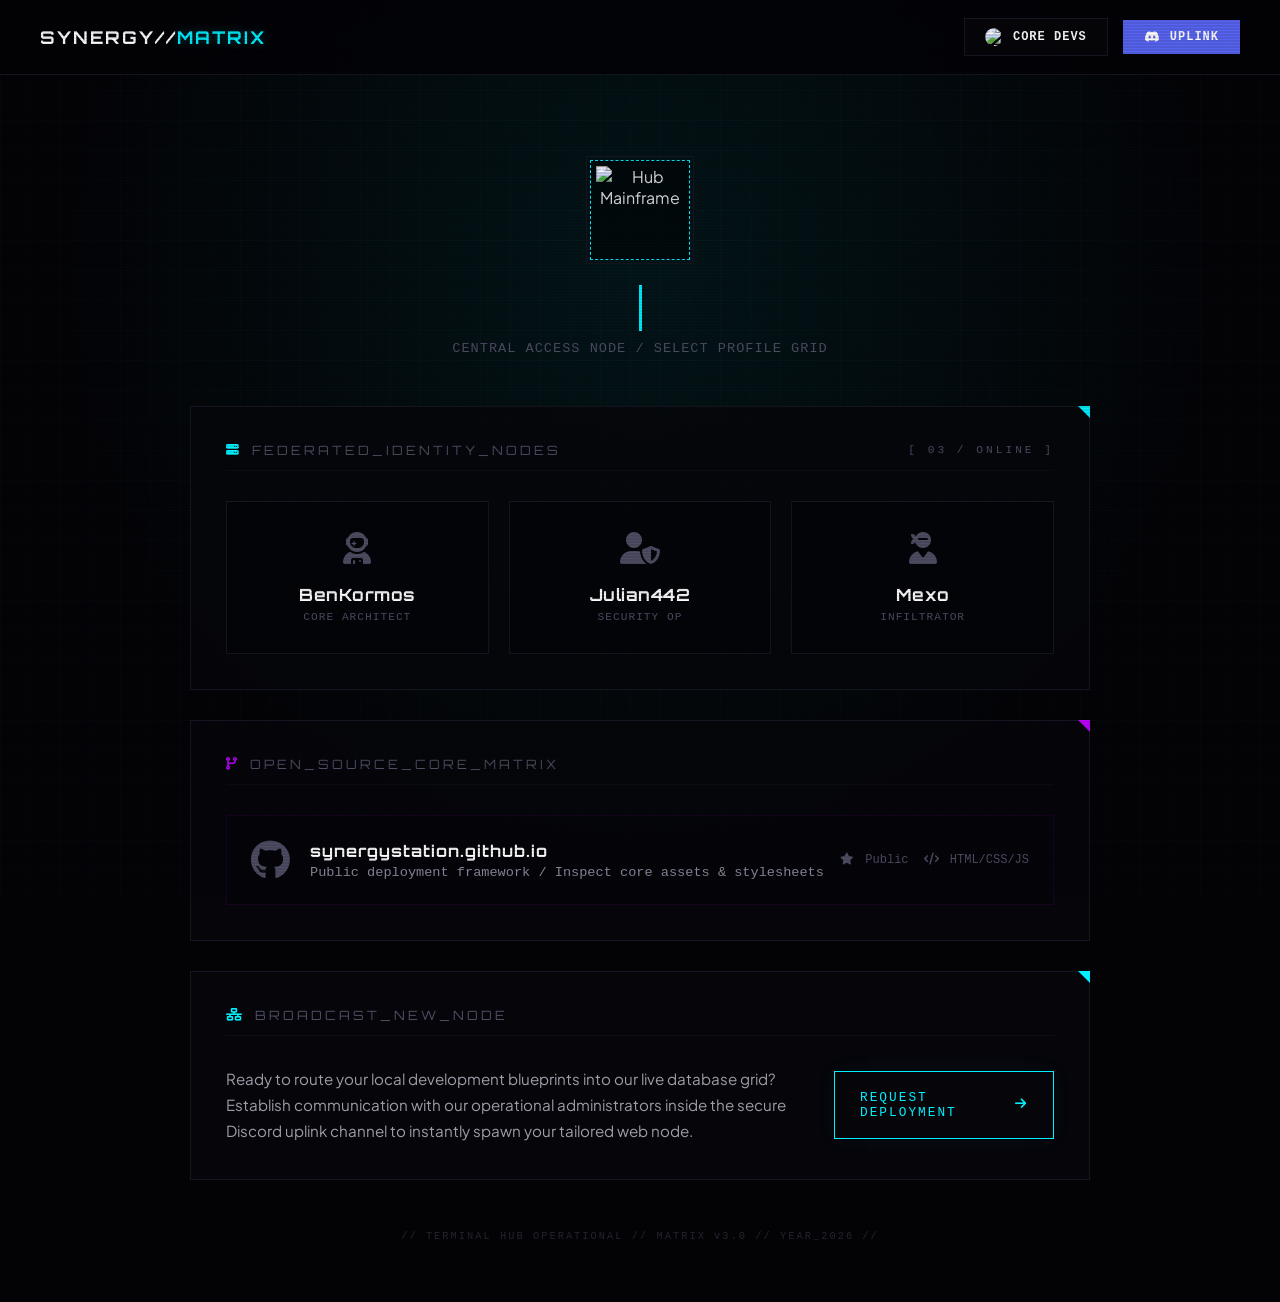
==== index.html @ af94622f "Update index.html" ====
<!DOCTYPE html>
<html lang="en">
<head>
    <meta charset="UTF-8">
    <meta name="viewport" content="width=device-width, initial-scale=1.0">
    <title>SynergyStation Hub</title>
    
    <link rel="icon" type="image/jpeg" href="pictures/hub.png">
    
    <link rel="stylesheet" href="https://cdnjs.cloudflare.com/ajax/libs/font-awesome/6.4.0/css/all.min.css">
    <link href="https://fonts.googleapis.com/css2?family=Orbitron:wght@500;700;900&family=Plus+Jakarta+Sans:wght@400;500;600;700&display=swap" rel="stylesheet">

    <style>
        :root {
            --bg-dark: #030306;
            --panel-bg: rgba(6, 6, 11, 0.85);
            --border-glow: #00f0ff;
            --border-dim: #161622;
            --emerald: #00ff87;
            --purple: #bd00ff;
            --text-pure: #ffffff;
            --text-main: #e1e1e6;
            --text-muted: #4e4e63;
            --font-mono: 'Courier New', Courier, monospace;
            --font-cyber: 'Orbitron', sans-serif;
            --discord-blue: #5865F2;
        }

        * {
            box-sizing: border-box;
            margin: 0;
            padding: 0;
            transition: all 0.25s cubic-bezier(0.16, 1, 0.3, 1);
        }

        body {
            background-color: var(--bg-dark);
            /* Matrix-Style Tech Grid */
            background-image: 
                linear-gradient(rgba(0, 240, 255, 0.015) 1px, transparent 1px),
                linear-gradient(90deg, rgba(0, 240, 255, 0.015) 1px, transparent 1px),
                radial-gradient(circle at 50% 30%, rgba(0, 240, 255, 0.08) 0%, transparent 65%);
            background-size: 30px 30px, 30px 30px, 100% 100%;
            background-attachment: fixed;
            color: var(--text-main);
            font-family: 'Plus Jakarta Sans', sans-serif;
            min-height: 100vh;
            display: flex;
            flex-direction: column;
            align-items: center;
            padding: 140px 20px 60px 20px;
            overflow-x: hidden;
        }

        /* Scanline HUD-Effekt */
        body::before {
            content: " ";
            display: block;
            position: fixed;
            top: 0; left: 0; bottom: 0; right: 0;
            background: linear-gradient(rgba(18, 16, 16, 0) 50%, rgba(0, 0, 0, 0.25) 50%), linear-gradient(90deg, rgba(255, 0, 0, 0.06), rgba(0, 255, 0, 0.02), rgba(0, 0, 255, 0.06));
            z-index: 9999;
            opacity: 0.4;
            pointer-events: none;
            background-size: 100% 3px, 3px 100%;
        }

        .container {
            width: 100%;
            max-width: 900px; /* Breiteres, offeneres Command-Center Layout */
            display: flex;
            flex-direction: column;
            gap: 30px;
            animation: fadeIn 0.6s ease-out;
        }

        @keyframes fadeIn {
            from { opacity: 0; transform: translateY(15px); }
            to { opacity: 1; transform: translateY(0); }
        }

        /* --- STYLISH TACTICAL NAVBAR --- */
        .navbar {
            position: fixed;
            top: 0; left: 0; width: 100%; height: 75px;
            background: rgba(3, 3, 6, 0.9);
            backdrop-filter: blur(15px);
            -webkit-backdrop-filter: blur(15px);
            border-bottom: 1px solid var(--border-dim);
            display: flex;
            justify-content: space-between;
            align-items: center;
            padding: 0 40px;
            z-index: 1000;
        }

        .nav-logo {
            font-family: var(--font-cyber);
            font-weight: 700;
            font-size: 1.1rem;
            letter-spacing: 2px;
            color: var(--text-pure);
            text-decoration: none;
        }
        
        .nav-logo span {
            color: var(--border-glow);
            text-shadow: 0 0 10px rgba(0, 240, 255, 0.3);
        }

        .nav-links {
            display: flex;
            align-items: center;
            gap: 15px;
        }

        .nav-btn {
            display: flex;
            align-items: center;
            gap: 10px;
            padding: 9px 20px;
            font-family: var(--font-mono);
            font-size: 0.75rem;
            font-weight: 700;
            text-transform: uppercase;
            letter-spacing: 1px;
            text-decoration: none;
            color: var(--text-pure);
            border: 1px solid var(--border-dim);
            background: rgba(255, 255, 255, 0.01);
        }

        .nav-btn.dev-btn:hover {
            border-color: var(--border-glow);
            background: rgba(0, 240, 255, 0.05);
            color: var(--border-glow);
            box-shadow: 0 0 15px rgba(0, 240, 255, 0.1);
        }

        .nav-btn.discord-btn {
            background: var(--discord-blue);
            border-color: var(--discord-blue);
        }

        .nav-btn.discord-btn:hover {
            box-shadow: 0 0 20px rgba(88, 101, 242, 0.4);
            filter: brightness(1.1);
        }

        .nav-avatar {
            width: 18px;
            height: 18px;
            border-radius: 50%;
            object-fit: cover;
        }

        /* --- HOLO COMMAND TERMINAL HEADER --- */
        .hub-header {
            text-align: center;
            position: relative;
            padding: 20px 0;
        }

        .avatar-mainframe {
            position: relative;
            display: inline-block;
            margin-bottom: 25px;
            width: 100px;
            height: 100px;
            background: rgba(0, 0, 0, 0.5);
            border: 1px dashed var(--border-glow);
            padding: 5px;
        }

        /* Rotierende Ecken im Fadenkreuz-Style */
        .avatar-mainframe::before {
            content: '';
            position: absolute;
            inset: -5px;
            border: 1px solid var(--border-dim);
            pointer-events: none;
        }

        .hub-avatar {
            width: 100%;
            height: 100%;
            object-fit: cover;
            filter: hue-rotate(10deg);
        }

        .typewriter-box {
            display: block;
            margin-bottom: 10px;
        }

        .hub-title {
            font-family: var(--font-cyber);
            font-size: 2.3rem;
            font-weight: 900;
            letter-spacing: 1px;
            color: #fff;
            overflow: hidden;
            border-right: 3px solid var(--border-glow);
            white-space: nowrap;
            margin: 0 auto;
            width: 0;
            animation: 
                typing 4.5s steps(19, end) infinite alternate,
                blink 0.75s step-end infinite;
        }

        @keyframes typing {
            from { width: 0 }
            to { width: 440px; }
        }

        @keyframes blink {
            from, to { border-color: transparent }
            50% { border-color: var(--border-glow) }
        }

        .hub-tagline {
            color: var(--text-muted);
            font-family: var(--font-mono);
            font-size: 0.85rem;
            letter-spacing: 1px;
            text-transform: uppercase;
        }

        /* --- THE MATRIX PANEL BOARDS --- */
        .panel {
            background: var(--panel-bg);
            border: 1px solid var(--border-dim);
            padding: 35px;
            position: relative;
        }

        /* Asymmetrisches Eck-Element oben rechts */
        .panel::after {
            content: '';
            position: absolute;
            top: -1px; right: -1px;
            width: 0; height: 0;
            border-style: solid;
            border-width: 0 12px 12px 0;
            border-color: transparent var(--border-glow) transparent transparent;
        }

        .panel-title {
            font-family: var(--font-cyber);
            font-size: 0.8rem;
            letter-spacing: 3px;
            color: var(--text-muted);
            margin-bottom: 30px;
            display: flex;
            align-items: center;
            justify-content: space-between;
            border-bottom: 1px solid rgba(255,255,255,0.03);
            padding-bottom: 12px;
        }

        .panel-title span {
            display: flex;
            align-items: center;
            gap: 10px;
        }

        .panel-title i { color: var(--border-glow); }

        /* --- LIVE MONITOR CRON NODE --- */
        #cron-box h3 i { color: var(--emerald); }
        #cron-box::after { border-color: transparent var(--emerald) transparent transparent; }

        .live-tag {
            font-family: var(--font-mono);
            font-size: 0.65rem;
            color: var(--emerald);
            background: rgba(0, 255, 135, 0.05);
            padding: 3px 10px;
            border: 1px solid rgba(0, 255, 135, 0.2);
        }

        .cron-terminal {
            background: #07070a;
            border-left: 3px solid var(--emerald);
            padding: 20px;
            font-family: var(--font-mono);
            font-size: 0.85rem;
            line-height: 1.6;
            color: #a5a5b5;
        }

        /* --- GRID NODE GRID (PROFILES) --- */
        .holo-grid {
            display: grid;
            grid-template-columns: repeat(3, 1fr);
            gap: 20px;
        }

        .profile-node {
            background: rgba(0,0,0,0.3);
            border: 1px solid var(--border-dim);
            padding: 30px 20px;
            text-align: center;
            text-decoration: none;
            color: var(--text-main);
            display: flex;
            flex-direction: column;
            align-items: center;
            position: relative;
        }

        .profile-node i.avatar-fallback {
            font-size: 2rem;
            color: var(--text-muted);
            margin-bottom: 20px;
        }

        .profile-node h4 {
            font-family: var(--font-cyber);
            font-size: 1.05rem;
            letter-spacing: 0.5px;
            margin-bottom: 6px;
            color: #fff;
        }

        .profile-node span {
            font-family: var(--font-mono);
            font-size: 0.7rem;
            color: var(--text-muted);
            text-transform: uppercase;
            letter-spacing: 1px;
        }

        /* Tactical Node Hovers */
        .profile-node:hover {
            border-color: var(--border-glow);
            background: rgba(0, 240, 255, 0.01);
            transform: translateY(-4px);
            box-shadow: 0 10px 25px rgba(0, 240, 255, 0.05);
        }

        .profile-node:hover h4 {
            color: var(--border-glow);
            text-shadow: 0 0 10px rgba(0, 240, 255, 0.2);
        }

        .profile-node:hover i.avatar-fallback {
            color: var(--border-glow);
            transform: scale(1.1);
        }

        /* Spezifische Icons farblich anpassen bei Hover */
        .profile-node:nth-child(2):hover { border-color: #ff0055; }
        .profile-node:nth-child(2):hover h4 { color: #ff0055; text-shadow: 0 0 10px rgba(255, 0, 85, 0.2); }
        .profile-node:nth-child(2):hover i.avatar-fallback { color: #ff0055; }
        
        .profile-node:nth-child(3):hover { border-color: var(--emerald); }
        .profile-node:nth-child(3):hover h4 { color: var(--emerald); text-shadow: 0 0 10px rgba(0, 255, 135, 0.2); }
        .profile-node:nth-child(3):hover i.avatar-fallback { color: var(--emerald); }

        /* --- OPEN SOURCE GITHUB MODULE --- */
        #github-panel::after { border-color: transparent var(--purple) transparent transparent; }
        
        .oss-container {
            display: flex;
            align-items: center;
            justify-content: space-between;
            background: rgba(0,0,0,0.2);
            border: 1px solid rgba(189, 0, 255, 0.1);
            padding: 24px;
            text-decoration: none;
            color: var(--text-main);
        }

        .oss-container:hover {
            border-color: var(--purple);
            background: rgba(189, 0, 255, 0.02);
            box-shadow: 0 0 20px rgba(189, 0, 255, 0.1);
        }

        .oss-meta {
            display: flex;
            align-items: center;
            gap: 20px;
        }

        .oss-meta i.fa-github {
            font-size: 2.5rem;
            color: var(--text-muted);
        }

        .oss-container:hover i.fa-github {
            color: var(--purple);
            text-shadow: 0 0 15px rgba(189, 0, 255, 0.6);
        }

        .oss-details h4 {
            font-family: var(--font-cyber);
            font-size: 1rem;
            letter-spacing: 1px;
            color: #fff;
            margin-bottom: 4px;
        }

        .oss-container:hover .oss-details h4 {
            color: var(--purple);
        }

        .oss-details p {
            font-size: 0.85rem;
            color: #8c8c9e;
            font-family: var(--font-mono);
        }

        .oss-stats {
            display: flex;
            gap: 15px;
            font-family: var(--font-mono);
            font-size: 0.75rem;
            color: var(--text-muted);
        }

        .oss-stats span i {
            margin-right: 4px;
        }

        /* --- ONBOARDING FOOTPRINT INTERFACE --- */
        .join-interface {
            display: flex;
            justify-content: space-between;
            align-items: center;
            gap: 40px;
        }

        .join-desc {
            font-size: 0.95rem;
            line-height: 1.7;
            color: #9d9da8;
        }

        .action-link {
            display: inline-flex;
            align-items: center;
            justify-content: center;
            gap: 12px;
            min-width: 220px;
            padding: 18px 25px;
            background: transparent;
            border: 1px solid var(--border-glow);
            color: var(--border-glow);
            font-family: var(--font-mono);
            font-size: 0.8rem;
            text-transform: uppercase;
            letter-spacing: 2px;
            text-decoration: none;
            box-shadow: 0 0 20px rgba(0, 240, 255, 0.05);
        }

        .action-link:hover {
            background: var(--border-glow);
            color: #000;
            font-weight: bold;
            box-shadow: 0 0 25px rgba(0, 240, 255, 0.25);
        }

        /* --- SYSTEM BASE OVERVIEW --- */
        .hub-footer {
            text-align: center;
            margin-top: 20px;
            font-family: var(--font-mono);
            font-size: 0.65rem;
            color: #242430;
            letter-spacing: 2px;
        }

        /* --- MOBILE HUD RESPONSIVENESS --- */
        @media (max-width: 800px) {
            .holo-grid { grid-template-columns: 1fr; }
            .oss-container { flex-direction: column; gap: 20px; text-align: center; }
            .oss-meta { flex-direction: column; gap: 10px; }
            .join-interface { flex-direction: column; gap: 25px; text-align: center; }
            .action-link { width: 100%; }
        }

        @media (max-width: 650px) {
            .navbar { padding: 0 20px; height: 70px; }
            body { padding-top: 120px; }
            .nav-btn span { display: none; }
            .hub-title { font-size: 1.6rem; }
            @keyframes typing {
                from { width: 0 }
                to { width: 305px; }
            }
            .panel { padding: 25px; }
        }
    </style>
</head>
<body>

    <nav class="navbar">
        <a href="#" class="nav-logo">SYNERGY//<span>MATRIX</span></a>
        <div class="nav-links">
            <a href="developer.html" class="nav-btn dev-btn">
                <img src="pictures/benkormos.profilbild.jpg" alt="Ben" class="nav-avatar">
                <span>Core Devs</span>
            </a>
            <a href="https://dc.gg/ben" target="_blank" class="nav-btn discord-btn">
                <i class="fab fa-discord"></i> <span>Uplink</span>
            </a>
        </div>
    </nav>

    <div class="container">
        
        <header class="hub-header">
            <div class="avatar-mainframe">
                <img src="pictures/benkormos.profilbild.jpg" alt="Hub Mainframe" class="hub-avatar">
            </div>
            <div class="typewriter-box">
                <h1 class="hub-title">SynergyStation Hub</h1>
            </div>
            <p class="hub-tagline">Central Access Node / Select Profile Grid</p>
        </header>

        <section class="panel" id="cron-box" style="display: none;">
            <div class="panel-title">
                <span><i class="fas fa-terminal"></i> DATALOG // REPOSITORY_MIRROR</span>
                <span class="live-tag">SECURE_SYNC</span>
            </div>
            <div class="cron-terminal">
                <div class="update-header-badge" style="color: var(--emerald); font-weight: 700; margin-bottom: 6px;"><i class="fas fa-check-circle"></i> INCOMING_PAYLOAD:</div>
                <p id="update-text">Initializing stream data...</p>
            </div>
        </section>

        <section class="panel">
            <div class="panel-title">
                <span><i class="fas fa-server"></i> FEDERATED_IDENTITY_NODES</span>
                <span style="font-family: var(--font-mono); font-size: 0.7rem;">[ 03 / ONLINE ]</span>
            </div>
            
            <div class="holo-grid">
                
                <a href="benkormos" class="profile-node">
                    <i class="fas fa-user-astronaut avatar-fallback"></i>
                    <h4>BenKormos</h4>
                    <span>Core Architect</span>
                </a>
                
                <a href="julian" class="profile-node">
                    <i class="fas fa-user-shield avatar-fallback"></i>
                    <h4>Julian442</h4>
                    <span>Security Op</span>
                </a>

                <a href="mexo" class="profile-node">
                    <i class="fas fa-user-ninja avatar-fallback"></i>
                    <h4>Mexo</h4>
                    <span>Infiltrator</span>
                </a>
                
            </div>
        </section>

        <section class="panel" id="github-panel">
            <div class="panel-title">
                <span><i class="fas fa-code-branch" style="color: var(--purple);"></i> OPEN_SOURCE_CORE_MATRIX</span>
            </div>
            <a href="https://github.com/synergystation/synergystation.github.io" target="_blank" class="oss-container">
                <div class="oss-meta">
                    <i class="fab fa-github"></i>
                    <div class="oss-details">
                        <h4>synergystation.github.io</h4>
                        <p>Public deployment framework / Inspect core assets & stylesheets</p>
                    </div>
                </div>
                <div class="oss-stats">
                    <span><i class="fas fa-star"></i> Public</span>
                    <span><i class="fas fa-code"></i> HTML/CSS/JS</span>
                </div>
            </a>
        </section>

        <section class="panel">
            <div class="panel-title">
                <span><i class="fas fa-network-wired"></i> BROADCAST_NEW_NODE</span>
            </div>
            <div class="join-interface">
                <p class="join-desc">
                    Ready to route your local development blueprints into our live database grid? Establish communication with our operational administrators inside the secure Discord uplink channel to instantly spawn your tailored web node.
                </p>
                <a href="https://dc.gg/ben" target="_blank" class="action-link">Request Deployment <i class="fas fa-arrow-right"></i></a>
            </div>
        </section>

        <footer class="hub-footer">
            // TERMINAL HUB OPERATIONAL // MATRIX v3.0 // YEAR_2026 //
        </footer>
    </div>

    <script>
        async function fetchLatestUpdates() {
            const owner = 'Benbroc'; 
            const repo = 'kaboom.github.io'; 
            const path = 'updates'; 

            const cronBox = document.getElementById('cron-box');
            const updateText = document.getElementById('update-text');

            try {
                const response = await fetch(`https://api.github.com/repos/${owner}/${repo}/contents/${path}`);
                if (!response.ok) return; 

                const items = await response.json();
                
                const dateFolders = items
                    .filter(item => item.type === 'dir' && /^\d{4}\.\d{2}\.\d{2}$/.test(item.name))
                    .map(item => item.name)
                    .sort(); 

                if (dateFolders.length > 0) {
                    const latestFolder = dateFolders[dateFolders.length - 1];
                    const [year, month, day] = latestFolder.split('.');
                    
                    const months = [
                        "January", "February", "March", "April", "May", "June",
                        "July", "August", "September", "October", "November", "December"
                    ];
                    
                    const monthName = months[parseInt(month, 10) - 1];
                    const formattedDay = parseInt(day, 10);

                    updateText.innerHTML = `System revision committed securely on <strong>${monthName} ${formattedDay}, ${year}</strong>. Differential node packages compiled successfully inside execution tree: <code>/${path}/${latestFolder}</code>.`;
                    
                    cronBox.style.display = 'block';
                }
            } catch (error) {
                console.error("Core Engine Connection Disrupted:", error);
            }
        }

        document.addEventListener('DOMContentLoaded', fetchLatestUpdates);
    </script>
</body>
</html>
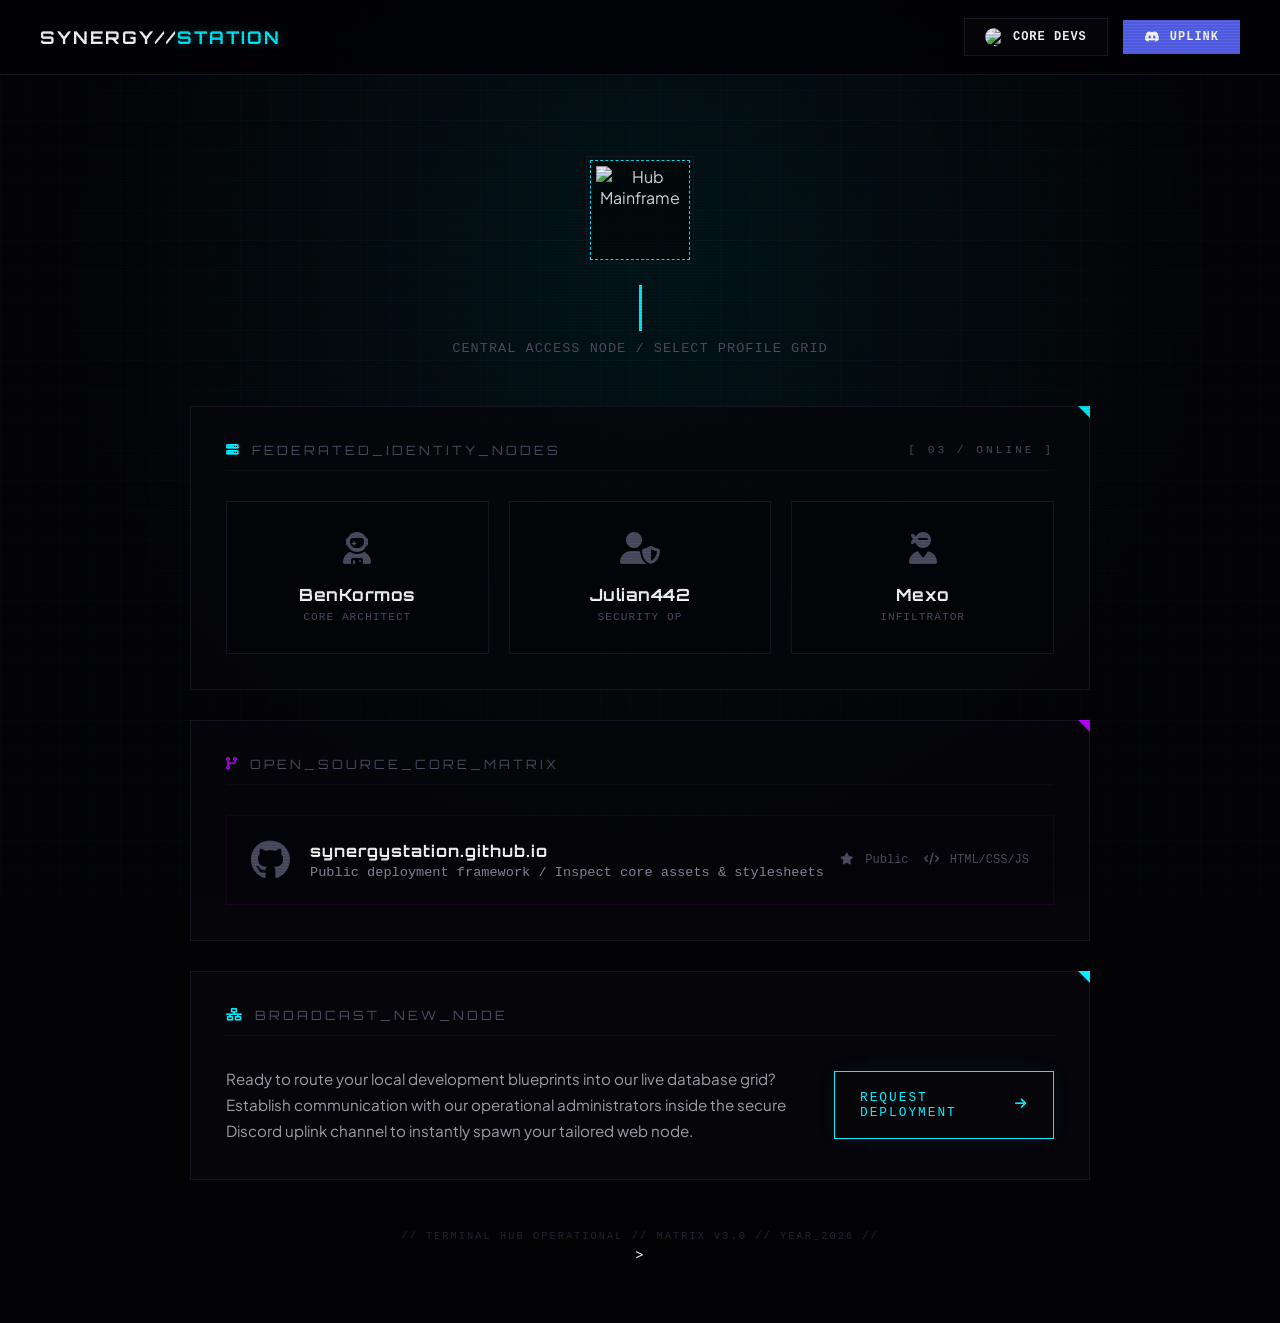
==== commit d297dc82: "Updated Index" ====
--- a/index.html
+++ b/index.html
@@ -5,7 +5,7 @@
     <meta name="viewport" content="width=device-width, initial-scale=1.0">
     <title>SynergyStation Hub</title>
     
-    <link rel="icon" type="image/jpeg" href="pictures/hub.png">
+    <link rel="icon" type="image/jpeg" href="logo.png">
     
     <link rel="stylesheet" href="https://cdnjs.cloudflare.com/ajax/libs/font-awesome/6.4.0/css/all.min.css">
     <link href="https://fonts.googleapis.com/css2?family=Orbitron:wght@500;700;900&family=Plus+Jakarta+Sans:wght@400;500;600;700&display=swap" rel="stylesheet">
@@ -499,10 +499,10 @@
 <body>
 
     <nav class="navbar">
-        <a href="#" class="nav-logo">SYNERGY//<span>MATRIX</span></a>
+        <a href="#" class="nav-logo">SYNERGY//<span>STATION</span></a>
         <div class="nav-links">
             <a href="developer.html" class="nav-btn dev-btn">
-                <img src="pictures/benkormos.profilbild.jpg" alt="Ben" class="nav-avatar">
+                <img src="logo.png" alt="Ben" class="nav-avatar">
                 <span>Core Devs</span>
             </a>
             <a href="https://dc.gg/ben" target="_blank" class="nav-btn discord-btn">
@@ -515,7 +515,7 @@
         
         <header class="hub-header">
             <div class="avatar-mainframe">
-                <img src="pictures/benkormos.profilbild.jpg" alt="Hub Mainframe" class="hub-avatar">
+                <img src="logo.png" alt="Hub Mainframe" class="hub-avatar">
             </div>
             <div class="typewriter-box">
                 <h1 class="hub-title">SynergyStation Hub</h1>
@@ -643,4 +643,4 @@
         document.addEventListener('DOMContentLoaded', fetchLatestUpdates);
     </script>
 </body>
-</html>+></html
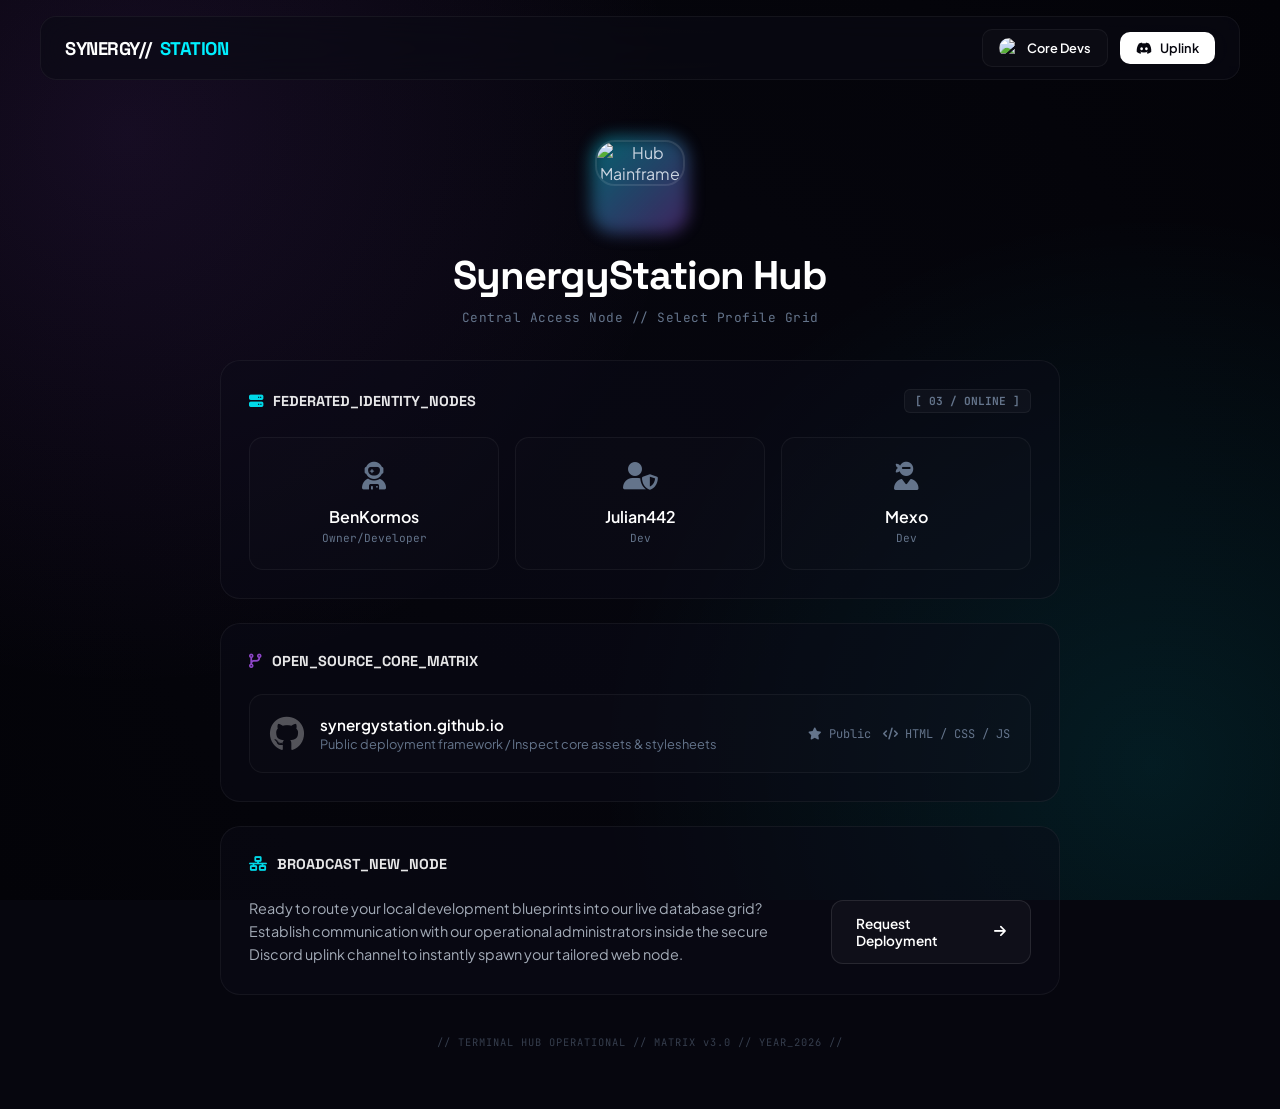
==== commit 3699361d: "Update index.html" ====
--- a/index.html
+++ b/index.html
@@ -8,491 +8,449 @@
     <link rel="icon" type="image/jpeg" href="logo.png">
     
     <link rel="stylesheet" href="https://cdnjs.cloudflare.com/ajax/libs/font-awesome/6.4.0/css/all.min.css">
-    <link href="https://fonts.googleapis.com/css2?family=Orbitron:wght@500;700;900&family=Plus+Jakarta+Sans:wght@400;500;600;700&display=swap" rel="stylesheet">
+    <link href="https://fonts.googleapis.com/css2?family=Plus+Jakarta+Sans:wght@400;500;600;700;800&family=Space+Grotesk:wght@500;700&family=JetBrains+Mono:wght@400;700&display=swap" rel="stylesheet">
 
     <style>
         :root {
-            --bg-dark: #030306;
-            --panel-bg: rgba(6, 6, 11, 0.85);
-            --border-glow: #00f0ff;
-            --border-dim: #161622;
-            --emerald: #00ff87;
-            --purple: #bd00ff;
+            --bg-main: #06060e;
+            --panel-bg: rgba(13, 13, 25, 0.45);
+            --panel-border: rgba(255, 255, 255, 0.05);
+            --accent-cyan: #00f0ff;
+            --accent-purple: #9d4edd;
+            --accent-emerald: #00ffaa;
             --text-pure: #ffffff;
-            --text-main: #e1e1e6;
-            --text-muted: #4e4e63;
-            --font-mono: 'Courier New', Courier, monospace;
-            --font-cyber: 'Orbitron', sans-serif;
-            --discord-blue: #5865F2;
+            --text-main: #cbd5e1;
+            --text-muted: #64748b;
+            --font-display: 'Space Grotesk', sans-serif;
+            --font-sans: 'Plus Jakarta Sans', sans-serif;
+            --font-mono: 'JetBrains Mono', monospace;
+            --discord-color: #5865F2;
         }
 
         * {
             box-sizing: border-box;
             margin: 0;
             padding: 0;
-            transition: all 0.25s cubic-bezier(0.16, 1, 0.3, 1);
         }
 
         body {
-            background-color: var(--bg-dark);
-            /* Matrix-Style Tech Grid */
+            background-color: var(--bg-main);
+            /* Sanftere, modernere Tiefen-Glow-Effekte statt hartem Grid */
             background-image: 
-                linear-gradient(rgba(0, 240, 255, 0.015) 1px, transparent 1px),
-                linear-gradient(90deg, rgba(0, 240, 255, 0.015) 1px, transparent 1px),
-                radial-gradient(circle at 50% 30%, rgba(0, 240, 255, 0.08) 0%, transparent 65%);
-            background-size: 30px 30px, 30px 30px, 100% 100%;
+                radial-gradient(circle at 10% 15%, rgba(157, 78, 221, 0.12) 0%, transparent 40%),
+                radial-gradient(circle at 90% 85%, rgba(0, 240, 255, 0.1) 0%, transparent 40%),
+                radial-gradient(circle at 50% 50%, rgba(6, 6, 14, 1) 0%, rgba(3, 3, 8, 1) 100%);
             background-attachment: fixed;
             color: var(--text-main);
-            font-family: 'Plus Jakarta Sans', sans-serif;
+            font-family: var(--font-sans);
             min-height: 100vh;
             display: flex;
             flex-direction: column;
             align-items: center;
-            padding: 140px 20px 60px 20px;
+            padding: 120px 24px 60px 24px;
             overflow-x: hidden;
-        }
-
-        /* Scanline HUD-Effekt */
-        body::before {
-            content: " ";
-            display: block;
-            position: fixed;
-            top: 0; left: 0; bottom: 0; right: 0;
-            background: linear-gradient(rgba(18, 16, 16, 0) 50%, rgba(0, 0, 0, 0.25) 50%), linear-gradient(90deg, rgba(255, 0, 0, 0.06), rgba(0, 255, 0, 0.02), rgba(0, 0, 255, 0.06));
-            z-index: 9999;
-            opacity: 0.4;
-            pointer-events: none;
-            background-size: 100% 3px, 3px 100%;
+            -webkit-font-smoothing: antialiased;
         }
 
         .container {
             width: 100%;
-            max-width: 900px; /* Breiteres, offeneres Command-Center Layout */
+            max-width: 840px;
             display: flex;
             flex-direction: column;
-            gap: 30px;
-            animation: fadeIn 0.6s ease-out;
-        }
-
-        @keyframes fadeIn {
-            from { opacity: 0; transform: translateY(15px); }
-            to { opacity: 1; transform: translateY(0); }
-        }
-
-        /* --- STYLISH TACTICAL NAVBAR --- */
+            gap: 24px;
+            animation: cubic-reveal 0.8s cubic-bezier(0.16, 1, 0.3, 1) forwards;
+        }
+
+        @keyframes cubic-reveal {
+            from { opacity: 0; transform: translateY(30px); filter: blur(10px); }
+            to { opacity: 1; transform: translateY(0); filter: blur(0); }
+        }
+
+        /* --- MODERN GLASS NAVBAR --- */
         .navbar {
             position: fixed;
-            top: 0; left: 0; width: 100%; height: 75px;
-            background: rgba(3, 3, 6, 0.9);
-            backdrop-filter: blur(15px);
-            -webkit-backdrop-filter: blur(15px);
-            border-bottom: 1px solid var(--border-dim);
+            top: 16px; 
+            left: 50%;
+            transform: translateX(-50%);
+            width: calc(100% - 48px);
+            max-width: 1200px;
+            height: 64px;
+            background: rgba(10, 10, 20, 0.6);
+            backdrop-filter: blur(20px);
+            -webkit-backdrop-filter: blur(20px);
+            border: 1px solid var(--panel-border);
+            border-radius: 16px;
             display: flex;
             justify-content: space-between;
             align-items: center;
-            padding: 0 40px;
+            padding: 0 24px;
             z-index: 1000;
         }
 
         .nav-logo {
-            font-family: var(--font-cyber);
+            font-family: var(--font-display);
             font-weight: 700;
-            font-size: 1.1rem;
-            letter-spacing: 2px;
+            font-size: 1.15rem;
+            letter-spacing: -0.5px;
             color: var(--text-pure);
             text-decoration: none;
+            display: flex;
+            align-items: center;
+            gap: 8px;
         }
         
         .nav-logo span {
-            color: var(--border-glow);
-            text-shadow: 0 0 10px rgba(0, 240, 255, 0.3);
+            color: var(--accent-cyan);
+            position: relative;
         }
 
         .nav-links {
             display: flex;
             align-items: center;
-            gap: 15px;
+            gap: 12px;
         }
 
         .nav-btn {
             display: flex;
             align-items: center;
-            gap: 10px;
-            padding: 9px 20px;
-            font-family: var(--font-mono);
-            font-size: 0.75rem;
-            font-weight: 700;
-            text-transform: uppercase;
-            letter-spacing: 1px;
+            gap: 8px;
+            padding: 8px 16px;
+            font-family: var(--font-sans);
+            font-size: 0.8rem;
+            font-weight: 600;
             text-decoration: none;
             color: var(--text-pure);
-            border: 1px solid var(--border-dim);
-            background: rgba(255, 255, 255, 0.01);
+            border: 1px solid var(--panel-border);
+            border-radius: 10px;
+            background: rgba(255, 255, 255, 0.02);
+            transition: all 0.3s cubic-bezier(0.16, 1, 0.3, 1);
         }
 
         .nav-btn.dev-btn:hover {
-            border-color: var(--border-glow);
-            background: rgba(0, 240, 255, 0.05);
-            color: var(--border-glow);
-            box-shadow: 0 0 15px rgba(0, 240, 255, 0.1);
+            border-color: rgba(0, 240, 255, 0.3);
+            background: rgba(0, 240, 255, 0.04);
+            color: var(--accent-cyan);
         }
 
         .nav-btn.discord-btn {
-            background: var(--discord-blue);
-            border-color: var(--discord-blue);
+            background: var(--text-pure);
+            color: var(--bg-main);
+            border: none;
         }
 
         .nav-btn.discord-btn:hover {
-            box-shadow: 0 0 20px rgba(88, 101, 242, 0.4);
-            filter: brightness(1.1);
+            background: var(--accent-cyan);
+            transform: translateY(-1px);
+            box-shadow: 0 8px 20px rgba(0, 240, 255, 0.2);
         }
 
         .nav-avatar {
-            width: 18px;
-            height: 18px;
+            width: 20px;
+            height: 20px;
             border-radius: 50%;
             object-fit: cover;
         }
 
-        /* --- HOLO COMMAND TERMINAL HEADER --- */
+        /* --- CLEAN HEADER LOGO SEKTION --- */
         .hub-header {
             text-align: center;
+            padding: 20px 0 10px 0;
+        }
+
+        .avatar-mainframe {
+            display: inline-block;
+            margin-bottom: 20px;
+            width: 90px;
+            height: 90px;
             position: relative;
-            padding: 20px 0;
-        }
-
-        .avatar-mainframe {
-            position: relative;
-            display: inline-block;
-            margin-bottom: 25px;
-            width: 100px;
-            height: 100px;
-            background: rgba(0, 0, 0, 0.5);
-            border: 1px dashed var(--border-glow);
-            padding: 5px;
-        }
-
-        /* Rotierende Ecken im Fadenkreuz-Style */
-        .avatar-mainframe::before {
+        }
+
+        .avatar-mainframe::after {
             content: '';
             position: absolute;
-            inset: -5px;
-            border: 1px solid var(--border-dim);
-            pointer-events: none;
+            inset: -4px;
+            border-radius: 24px;
+            background: linear-gradient(135deg, var(--accent-cyan), var(--accent-purple));
+            z-index: -1;
+            opacity: 0.4;
+            filter: blur(8px);
         }
 
         .hub-avatar {
             width: 100%;
             height: 100%;
             object-fit: cover;
-            filter: hue-rotate(10deg);
-        }
-
-        .typewriter-box {
-            display: block;
-            margin-bottom: 10px;
+            border-radius: 20px;
+            border: 2px solid rgba(255, 255, 255, 0.1);
         }
 
         .hub-title {
-            font-family: var(--font-cyber);
-            font-size: 2.3rem;
-            font-weight: 900;
-            letter-spacing: 1px;
-            color: #fff;
-            overflow: hidden;
-            border-right: 3px solid var(--border-glow);
-            white-space: nowrap;
-            margin: 0 auto;
-            width: 0;
-            animation: 
-                typing 4.5s steps(19, end) infinite alternate,
-                blink 0.75s step-end infinite;
-        }
-
-        @keyframes typing {
-            from { width: 0 }
-            to { width: 440px; }
-        }
-
-        @keyframes blink {
-            from, to { border-color: transparent }
-            50% { border-color: var(--border-glow) }
+            font-family: var(--font-display);
+            font-size: 2.5rem;
+            font-weight: 700;
+            letter-spacing: -1px;
+            color: var(--text-pure);
+            margin-bottom: 8px;
         }
 
         .hub-tagline {
             color: var(--text-muted);
             font-family: var(--font-mono);
-            font-size: 0.85rem;
-            letter-spacing: 1px;
-            text-transform: uppercase;
-        }
-
-        /* --- THE MATRIX PANEL BOARDS --- */
+            font-size: 0.8rem;
+            letter-spacing: 0.5px;
+        }
+
+        /* --- SMOOTH GLASSMORPHISM PANELS --- */
         .panel {
             background: var(--panel-bg);
-            border: 1px solid var(--border-dim);
-            padding: 35px;
-            position: relative;
-        }
-
-        /* Asymmetrisches Eck-Element oben rechts */
-        .panel::after {
-            content: '';
-            position: absolute;
-            top: -1px; right: -1px;
-            width: 0; height: 0;
-            border-style: solid;
-            border-width: 0 12px 12px 0;
-            border-color: transparent var(--border-glow) transparent transparent;
+            backdrop-filter: blur(12px);
+            -webkit-backdrop-filter: blur(12px);
+            border: 1px solid var(--panel-border);
+            border-radius: 20px;
+            padding: 28px;
+            transition: border-color 0.4s ease, transform 0.4s ease;
+        }
+
+        .panel:hover {
+            border-color: rgba(255, 255, 255, 0.09);
         }
 
         .panel-title {
-            font-family: var(--font-cyber);
-            font-size: 0.8rem;
-            letter-spacing: 3px;
+            font-family: var(--font-display);
+            font-size: 0.9rem;
+            font-weight: 700;
+            color: var(--text-pure);
+            margin-bottom: 24px;
+            display: flex;
+            align-items: center;
+            justify-content: space-between;
+        }
+
+        .panel-title span:first-child {
+            display: flex;
+            align-items: center;
+            gap: 10px;
+            opacity: 0.9;
+        }
+
+        .panel-title i { 
+            color: var(--accent-cyan); 
+        }
+
+        .panel-title .badge {
+            font-family: var(--font-mono);
+            font-size: 0.7rem;
             color: var(--text-muted);
-            margin-bottom: 30px;
-            display: flex;
-            align-items: center;
-            justify-content: space-between;
-            border-bottom: 1px solid rgba(255,255,255,0.03);
-            padding-bottom: 12px;
-        }
-
-        .panel-title span {
-            display: flex;
-            align-items: center;
-            gap: 10px;
-        }
-
-        .panel-title i { color: var(--border-glow); }
-
-        /* --- LIVE MONITOR CRON NODE --- */
-        #cron-box h3 i { color: var(--emerald); }
-        #cron-box::after { border-color: transparent var(--emerald) transparent transparent; }
-
-        .live-tag {
-            font-family: var(--font-mono);
-            font-size: 0.65rem;
-            color: var(--emerald);
-            background: rgba(0, 255, 135, 0.05);
-            padding: 3px 10px;
-            border: 1px solid rgba(0, 255, 135, 0.2);
-        }
-
+            background: rgba(255, 255, 255, 0.03);
+            padding: 4px 10px;
+            border-radius: 6px;
+            border: 1px solid var(--panel-border);
+        }
+
+        /* --- LIVE MONITOR STREAM NODE --- */
         .cron-terminal {
-            background: #07070a;
-            border-left: 3px solid var(--emerald);
+            background: rgba(0, 0, 0, 0.25);
+            border: 1px solid rgba(0, 255, 170, 0.15);
+            border-radius: 12px;
             padding: 20px;
             font-family: var(--font-mono);
             font-size: 0.85rem;
             line-height: 1.6;
-            color: #a5a5b5;
-        }
-
-        /* --- GRID NODE GRID (PROFILES) --- */
+            color: var(--text-main);
+        }
+
+        .live-tag {
+            color: var(--accent-emerald);
+            background: rgba(0, 255, 170, 0.06);
+            border: 1px solid rgba(0, 255, 170, 0.2);
+            padding: 2px 8px;
+            border-radius: 6px;
+            font-size: 0.7rem;
+            font-weight: 700;
+        }
+
+        /* --- IDENTITY NODES GRID --- */
         .holo-grid {
             display: grid;
             grid-template-columns: repeat(3, 1fr);
-            gap: 20px;
+            gap: 16px;
         }
 
         .profile-node {
-            background: rgba(0,0,0,0.3);
-            border: 1px solid var(--border-dim);
-            padding: 30px 20px;
+            background: rgba(255, 255, 255, 0.01);
+            border: 1px solid var(--panel-border);
+            border-radius: 14px;
+            padding: 24px 16px;
             text-align: center;
             text-decoration: none;
             color: var(--text-main);
             display: flex;
             flex-direction: column;
             align-items: center;
-            position: relative;
+            transition: all 0.4s cubic-bezier(0.16, 1, 0.3, 1);
         }
 
         .profile-node i.avatar-fallback {
-            font-size: 2rem;
+            font-size: 1.75rem;
             color: var(--text-muted);
-            margin-bottom: 20px;
+            margin-bottom: 16px;
+            transition: transform 0.4s ease, color 0.4s ease;
         }
 
         .profile-node h4 {
-            font-family: var(--font-cyber);
-            font-size: 1.05rem;
-            letter-spacing: 0.5px;
-            margin-bottom: 6px;
-            color: #fff;
+            font-family: var(--font-sans);
+            font-weight: 600;
+            font-size: 1rem;
+            color: var(--text-pure);
+            margin-bottom: 4px;
         }
 
         .profile-node span {
             font-family: var(--font-mono);
             font-size: 0.7rem;
             color: var(--text-muted);
-            text-transform: uppercase;
-            letter-spacing: 1px;
-        }
-
-        /* Tactical Node Hovers */
+        }
+
+        /* Node Hover Effects */
         .profile-node:hover {
-            border-color: var(--border-glow);
-            background: rgba(0, 240, 255, 0.01);
+            background: rgba(255, 255, 255, 0.03);
             transform: translateY(-4px);
-            box-shadow: 0 10px 25px rgba(0, 240, 255, 0.05);
-        }
-
-        .profile-node:hover h4 {
-            color: var(--border-glow);
-            text-shadow: 0 0 10px rgba(0, 240, 255, 0.2);
-        }
-
-        .profile-node:hover i.avatar-fallback {
-            color: var(--border-glow);
-            transform: scale(1.1);
-        }
-
-        /* Spezifische Icons farblich anpassen bei Hover */
-        .profile-node:nth-child(2):hover { border-color: #ff0055; }
-        .profile-node:nth-child(2):hover h4 { color: #ff0055; text-shadow: 0 0 10px rgba(255, 0, 85, 0.2); }
-        .profile-node:nth-child(2):hover i.avatar-fallback { color: #ff0055; }
+            box-shadow: 0 12px 24px rgba(0, 0, 0, 0.2);
+        }
+
+        .profile-node:nth-child(1):hover { border-color: rgba(0, 240, 255, 0.4); }
+        .profile-node:nth-child(1):hover i.avatar-fallback { color: var(--accent-cyan); transform: scale(1.1); }
+
+        .profile-node:nth-child(2):hover { border-color: rgba(255, 0, 100, 0.4); }
+        .profile-node:nth-child(2):hover i.avatar-fallback { color: #ff0064; transform: scale(1.1); }
         
-        .profile-node:nth-child(3):hover { border-color: var(--emerald); }
-        .profile-node:nth-child(3):hover h4 { color: var(--emerald); text-shadow: 0 0 10px rgba(0, 255, 135, 0.2); }
-        .profile-node:nth-child(3):hover i.avatar-fallback { color: var(--emerald); }
-
-        /* --- OPEN SOURCE GITHUB MODULE --- */
-        #github-panel::after { border-color: transparent var(--purple) transparent transparent; }
-        
+        .profile-node:nth-child(3):hover { border-color: rgba(0, 255, 170, 0.4); }
+        .profile-node:nth-child(3):hover i.avatar-fallback { color: var(--accent-emerald); transform: scale(1.1); }
+
+        /* --- OPEN SOURCE GITHUB PANEL --- */
         .oss-container {
             display: flex;
             align-items: center;
             justify-content: space-between;
-            background: rgba(0,0,0,0.2);
-            border: 1px solid rgba(189, 0, 255, 0.1);
-            padding: 24px;
+            background: rgba(255, 255, 255, 0.01);
+            border: 1px solid var(--panel-border);
+            border-radius: 14px;
+            padding: 20px;
             text-decoration: none;
             color: var(--text-main);
+            transition: all 0.3s ease;
         }
 
         .oss-container:hover {
-            border-color: var(--purple);
-            background: rgba(189, 0, 255, 0.02);
-            box-shadow: 0 0 20px rgba(189, 0, 255, 0.1);
+            background: rgba(157, 78, 221, 0.03);
+            border-color: rgba(157, 78, 221, 0.3);
         }
 
         .oss-meta {
             display: flex;
             align-items: center;
-            gap: 20px;
+            gap: 16px;
         }
 
         .oss-meta i.fa-github {
-            font-size: 2.5rem;
+            font-size: 2.2rem;
+            color: var(--text-pure);
+            opacity: 0.3;
+            transition: opacity 0.3s ease;
+        }
+
+        .oss-container:hover i.fa-github {
+            opacity: 0.9;
+            color: var(--accent-purple);
+        }
+
+        .oss-details h4 {
+            font-family: var(--font-sans);
+            font-weight: 600;
+            font-size: 0.95rem;
+            color: var(--text-pure);
+            margin-bottom: 2px;
+        }
+
+        .oss-details p {
+            font-size: 0.8rem;
             color: var(--text-muted);
         }
 
-        .oss-container:hover i.fa-github {
-            color: var(--purple);
-            text-shadow: 0 0 15px rgba(189, 0, 255, 0.6);
-        }
-
-        .oss-details h4 {
-            font-family: var(--font-cyber);
-            font-size: 1rem;
-            letter-spacing: 1px;
-            color: #fff;
-            margin-bottom: 4px;
-        }
-
-        .oss-container:hover .oss-details h4 {
-            color: var(--purple);
-        }
-
-        .oss-details p {
-            font-size: 0.85rem;
-            color: #8c8c9e;
-            font-family: var(--font-mono);
-        }
-
         .oss-stats {
             display: flex;
-            gap: 15px;
+            gap: 12px;
             font-family: var(--font-mono);
             font-size: 0.75rem;
             color: var(--text-muted);
         }
 
-        .oss-stats span i {
-            margin-right: 4px;
-        }
-
-        /* --- ONBOARDING FOOTPRINT INTERFACE --- */
+        /* --- ONBOARDING LINK PANEL --- */
         .join-interface {
             display: flex;
             justify-content: space-between;
             align-items: center;
-            gap: 40px;
+            gap: 32px;
         }
 
         .join-desc {
-            font-size: 0.95rem;
-            line-height: 1.7;
-            color: #9d9da8;
+            font-size: 0.9rem;
+            line-height: 1.6;
+            color: var(--text-main);
+            opacity: 0.8;
         }
 
         .action-link {
             display: inline-flex;
             align-items: center;
             justify-content: center;
-            gap: 12px;
-            min-width: 220px;
-            padding: 18px 25px;
-            background: transparent;
-            border: 1px solid var(--border-glow);
-            color: var(--border-glow);
-            font-family: var(--font-mono);
-            font-size: 0.8rem;
-            text-transform: uppercase;
-            letter-spacing: 2px;
+            gap: 10px;
+            min-width: 200px;
+            padding: 14px 24px;
+            background: rgba(255, 255, 255, 0.03);
+            border: 1px solid rgba(255, 255, 255, 0.1);
+            color: var(--text-pure);
+            font-family: var(--font-sans);
+            font-weight: 600;
+            font-size: 0.85rem;
             text-decoration: none;
-            box-shadow: 0 0 20px rgba(0, 240, 255, 0.05);
+            border-radius: 12px;
+            transition: all 0.3s ease;
         }
 
         .action-link:hover {
-            background: var(--border-glow);
-            color: #000;
-            font-weight: bold;
-            box-shadow: 0 0 25px rgba(0, 240, 255, 0.25);
-        }
-
-        /* --- SYSTEM BASE OVERVIEW --- */
+            background: var(--text-pure);
+            color: var(--bg-main);
+            transform: scale(1.02);
+            box-shadow: 0 10px 25px rgba(255, 255, 255, 0.1);
+        }
+
+        /* --- FOOTER --- */
         .hub-footer {
             text-align: center;
-            margin-top: 20px;
+            margin-top: 16px;
             font-family: var(--font-mono);
             font-size: 0.65rem;
-            color: #242430;
-            letter-spacing: 2px;
-        }
-
-        /* --- MOBILE HUD RESPONSIVENESS --- */
-        @media (max-width: 800px) {
-            .holo-grid { grid-template-columns: 1fr; }
-            .oss-container { flex-direction: column; gap: 20px; text-align: center; }
-            .oss-meta { flex-direction: column; gap: 10px; }
-            .join-interface { flex-direction: column; gap: 25px; text-align: center; }
+            color: var(--text-muted);
+            opacity: 0.5;
+            letter-spacing: 1px;
+        }
+
+        /* --- DESIGN RESPONSIVENESS --- */
+        @media (max-width: 768px) {
+            .holo-grid { grid-template-columns: 1fr; gap: 12px; }
+            .oss-container { flex-direction: column; gap: 16px; text-align: center; align-items: center; }
+            .oss-meta { flex-direction: column; gap: 8px; }
+            .join-interface { flex-direction: column; text-align: center; gap: 20px; }
             .action-link { width: 100%; }
         }
 
-        @media (max-width: 650px) {
-            .navbar { padding: 0 20px; height: 70px; }
-            body { padding-top: 120px; }
+        @media (max-width: 540px) {
+            .navbar { width: calc(100% - 24px); top: 12px; padding: 0 16px; }
+            body { padding-top: 100px; padding-left: 16px; padding-right: 16px; }
             .nav-btn span { display: none; }
-            .hub-title { font-size: 1.6rem; }
-            @keyframes typing {
-                from { width: 0 }
-                to { width: 305px; }
-            }
-            .panel { padding: 25px; }
+            .hub-title { font-size: 2rem; }
+            .panel { padding: 20px; }
         }
     </style>
 </head>
@@ -517,19 +475,17 @@
             <div class="avatar-mainframe">
                 <img src="logo.png" alt="Hub Mainframe" class="hub-avatar">
             </div>
-            <div class="typewriter-box">
-                <h1 class="hub-title">SynergyStation Hub</h1>
-            </div>
-            <p class="hub-tagline">Central Access Node / Select Profile Grid</p>
+            <h1 class="hub-title">SynergyStation Hub</h1>
+            <p class="hub-tagline">Central Access Node // Select Profile Grid</p>
         </header>
 
         <section class="panel" id="cron-box" style="display: none;">
             <div class="panel-title">
-                <span><i class="fas fa-terminal"></i> DATALOG // REPOSITORY_MIRROR</span>
+                <span><i class="fas fa-terminal" style="color: var(--accent-emerald);"></i> DATALOG // REPOSITORY_MIRROR</span>
                 <span class="live-tag">SECURE_SYNC</span>
             </div>
             <div class="cron-terminal">
-                <div class="update-header-badge" style="color: var(--emerald); font-weight: 700; margin-bottom: 6px;"><i class="fas fa-check-circle"></i> INCOMING_PAYLOAD:</div>
+                <div class="update-header-badge" style="color: var(--accent-emerald); font-weight: 700; margin-bottom: 6px;"><i class="fas fa-check-circle"></i> INCOMING_PAYLOAD:</div>
                 <p id="update-text">Initializing stream data...</p>
             </div>
         </section>
@@ -537,7 +493,7 @@
         <section class="panel">
             <div class="panel-title">
                 <span><i class="fas fa-server"></i> FEDERATED_IDENTITY_NODES</span>
-                <span style="font-family: var(--font-mono); font-size: 0.7rem;">[ 03 / ONLINE ]</span>
+                <span class="badge">[ 03 / ONLINE ]</span>
             </div>
             
             <div class="holo-grid">
@@ -545,19 +501,19 @@
                 <a href="benkormos" class="profile-node">
                     <i class="fas fa-user-astronaut avatar-fallback"></i>
                     <h4>BenKormos</h4>
-                    <span>Core Architect</span>
+                    <span>Owner/Developer</span>
                 </a>
                 
                 <a href="julian" class="profile-node">
                     <i class="fas fa-user-shield avatar-fallback"></i>
                     <h4>Julian442</h4>
-                    <span>Security Op</span>
+                    <span>Dev</span>
                 </a>
 
                 <a href="mexo" class="profile-node">
                     <i class="fas fa-user-ninja avatar-fallback"></i>
                     <h4>Mexo</h4>
-                    <span>Infiltrator</span>
+                    <span>Dev</span>
                 </a>
                 
             </div>
@@ -565,7 +521,7 @@
 
         <section class="panel" id="github-panel">
             <div class="panel-title">
-                <span><i class="fas fa-code-branch" style="color: var(--purple);"></i> OPEN_SOURCE_CORE_MATRIX</span>
+                <span><i class="fas fa-code-branch" style="color: var(--accent-purple);"></i> OPEN_SOURCE_CORE_MATRIX</span>
             </div>
             <a href="https://github.com/synergystation/synergystation.github.io" target="_blank" class="oss-container">
                 <div class="oss-meta">
@@ -577,7 +533,7 @@
                 </div>
                 <div class="oss-stats">
                     <span><i class="fas fa-star"></i> Public</span>
-                    <span><i class="fas fa-code"></i> HTML/CSS/JS</span>
+                    <span><i class="fas fa-code"></i> HTML / CSS / JS</span>
                 </div>
             </a>
         </section>
@@ -643,4 +599,4 @@
         document.addEventListener('DOMContentLoaded', fetchLatestUpdates);
     </script>
 </body>
-></html
+</html>
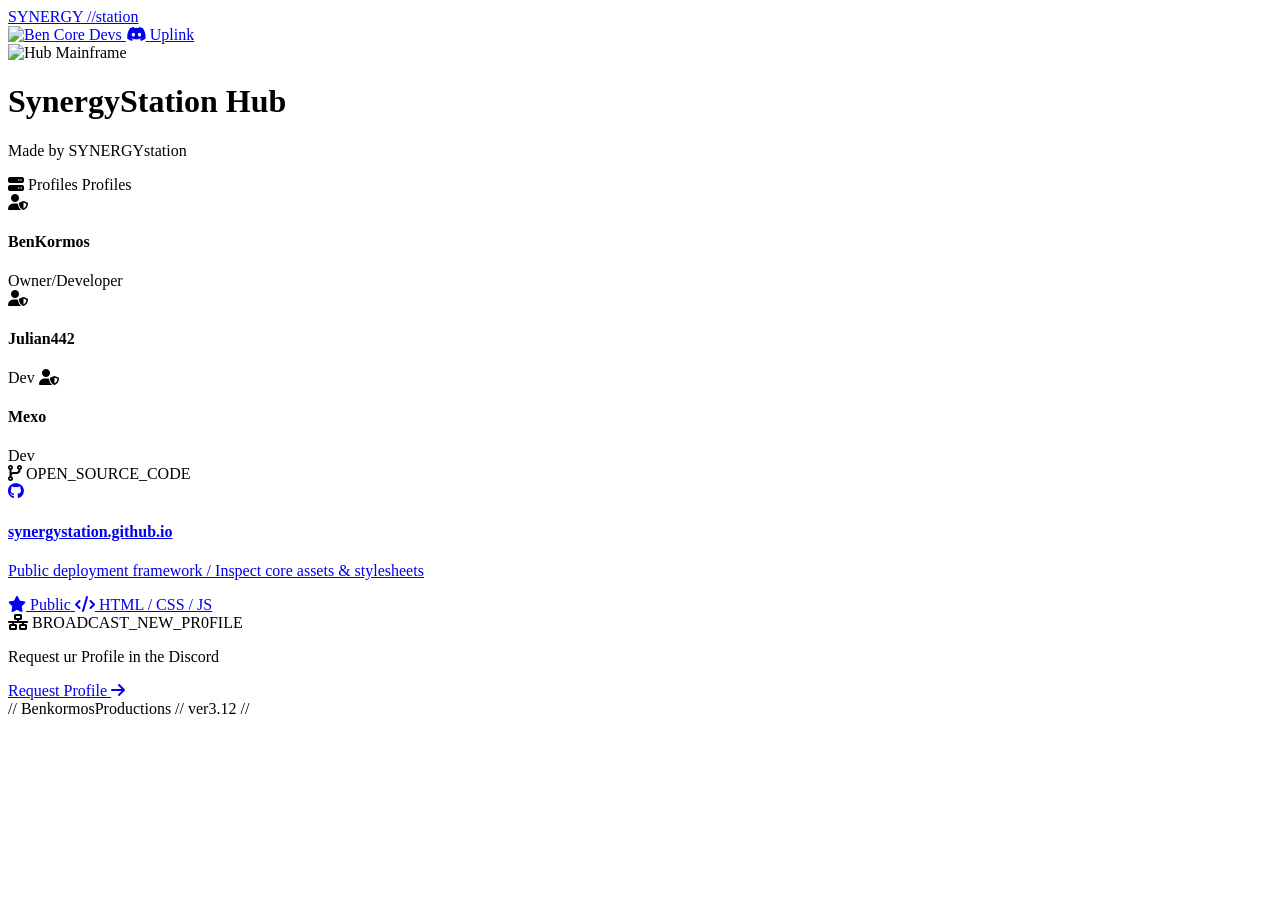
==== commit f02da05d: "Updates to the Webpage" ====
--- a/index.html
+++ b/index.html
@@ -10,454 +10,12 @@
     <link rel="stylesheet" href="https://cdnjs.cloudflare.com/ajax/libs/font-awesome/6.4.0/css/all.min.css">
     <link href="https://fonts.googleapis.com/css2?family=Plus+Jakarta+Sans:wght@400;500;600;700;800&family=Space+Grotesk:wght@500;700&family=JetBrains+Mono:wght@400;700&display=swap" rel="stylesheet">
 
-    <style>
-        :root {
-            --bg-main: #06060e;
-            --panel-bg: rgba(13, 13, 25, 0.45);
-            --panel-border: rgba(255, 255, 255, 0.05);
-            --accent-cyan: #00f0ff;
-            --accent-purple: #9d4edd;
-            --accent-emerald: #00ffaa;
-            --text-pure: #ffffff;
-            --text-main: #cbd5e1;
-            --text-muted: #64748b;
-            --font-display: 'Space Grotesk', sans-serif;
-            --font-sans: 'Plus Jakarta Sans', sans-serif;
-            --font-mono: 'JetBrains Mono', monospace;
-            --discord-color: #5865F2;
-        }
-
-        * {
-            box-sizing: border-box;
-            margin: 0;
-            padding: 0;
-        }
-
-        body {
-            background-color: var(--bg-main);
-            /* Sanftere, modernere Tiefen-Glow-Effekte statt hartem Grid */
-            background-image: 
-                radial-gradient(circle at 10% 15%, rgba(157, 78, 221, 0.12) 0%, transparent 40%),
-                radial-gradient(circle at 90% 85%, rgba(0, 240, 255, 0.1) 0%, transparent 40%),
-                radial-gradient(circle at 50% 50%, rgba(6, 6, 14, 1) 0%, rgba(3, 3, 8, 1) 100%);
-            background-attachment: fixed;
-            color: var(--text-main);
-            font-family: var(--font-sans);
-            min-height: 100vh;
-            display: flex;
-            flex-direction: column;
-            align-items: center;
-            padding: 120px 24px 60px 24px;
-            overflow-x: hidden;
-            -webkit-font-smoothing: antialiased;
-        }
-
-        .container {
-            width: 100%;
-            max-width: 840px;
-            display: flex;
-            flex-direction: column;
-            gap: 24px;
-            animation: cubic-reveal 0.8s cubic-bezier(0.16, 1, 0.3, 1) forwards;
-        }
-
-        @keyframes cubic-reveal {
-            from { opacity: 0; transform: translateY(30px); filter: blur(10px); }
-            to { opacity: 1; transform: translateY(0); filter: blur(0); }
-        }
-
-        /* --- MODERN GLASS NAVBAR --- */
-        .navbar {
-            position: fixed;
-            top: 16px; 
-            left: 50%;
-            transform: translateX(-50%);
-            width: calc(100% - 48px);
-            max-width: 1200px;
-            height: 64px;
-            background: rgba(10, 10, 20, 0.6);
-            backdrop-filter: blur(20px);
-            -webkit-backdrop-filter: blur(20px);
-            border: 1px solid var(--panel-border);
-            border-radius: 16px;
-            display: flex;
-            justify-content: space-between;
-            align-items: center;
-            padding: 0 24px;
-            z-index: 1000;
-        }
-
-        .nav-logo {
-            font-family: var(--font-display);
-            font-weight: 700;
-            font-size: 1.15rem;
-            letter-spacing: -0.5px;
-            color: var(--text-pure);
-            text-decoration: none;
-            display: flex;
-            align-items: center;
-            gap: 8px;
-        }
-        
-        .nav-logo span {
-            color: var(--accent-cyan);
-            position: relative;
-        }
-
-        .nav-links {
-            display: flex;
-            align-items: center;
-            gap: 12px;
-        }
-
-        .nav-btn {
-            display: flex;
-            align-items: center;
-            gap: 8px;
-            padding: 8px 16px;
-            font-family: var(--font-sans);
-            font-size: 0.8rem;
-            font-weight: 600;
-            text-decoration: none;
-            color: var(--text-pure);
-            border: 1px solid var(--panel-border);
-            border-radius: 10px;
-            background: rgba(255, 255, 255, 0.02);
-            transition: all 0.3s cubic-bezier(0.16, 1, 0.3, 1);
-        }
-
-        .nav-btn.dev-btn:hover {
-            border-color: rgba(0, 240, 255, 0.3);
-            background: rgba(0, 240, 255, 0.04);
-            color: var(--accent-cyan);
-        }
-
-        .nav-btn.discord-btn {
-            background: var(--text-pure);
-            color: var(--bg-main);
-            border: none;
-        }
-
-        .nav-btn.discord-btn:hover {
-            background: var(--accent-cyan);
-            transform: translateY(-1px);
-            box-shadow: 0 8px 20px rgba(0, 240, 255, 0.2);
-        }
-
-        .nav-avatar {
-            width: 20px;
-            height: 20px;
-            border-radius: 50%;
-            object-fit: cover;
-        }
-
-        /* --- CLEAN HEADER LOGO SEKTION --- */
-        .hub-header {
-            text-align: center;
-            padding: 20px 0 10px 0;
-        }
-
-        .avatar-mainframe {
-            display: inline-block;
-            margin-bottom: 20px;
-            width: 90px;
-            height: 90px;
-            position: relative;
-        }
-
-        .avatar-mainframe::after {
-            content: '';
-            position: absolute;
-            inset: -4px;
-            border-radius: 24px;
-            background: linear-gradient(135deg, var(--accent-cyan), var(--accent-purple));
-            z-index: -1;
-            opacity: 0.4;
-            filter: blur(8px);
-        }
-
-        .hub-avatar {
-            width: 100%;
-            height: 100%;
-            object-fit: cover;
-            border-radius: 20px;
-            border: 2px solid rgba(255, 255, 255, 0.1);
-        }
-
-        .hub-title {
-            font-family: var(--font-display);
-            font-size: 2.5rem;
-            font-weight: 700;
-            letter-spacing: -1px;
-            color: var(--text-pure);
-            margin-bottom: 8px;
-        }
-
-        .hub-tagline {
-            color: var(--text-muted);
-            font-family: var(--font-mono);
-            font-size: 0.8rem;
-            letter-spacing: 0.5px;
-        }
-
-        /* --- SMOOTH GLASSMORPHISM PANELS --- */
-        .panel {
-            background: var(--panel-bg);
-            backdrop-filter: blur(12px);
-            -webkit-backdrop-filter: blur(12px);
-            border: 1px solid var(--panel-border);
-            border-radius: 20px;
-            padding: 28px;
-            transition: border-color 0.4s ease, transform 0.4s ease;
-        }
-
-        .panel:hover {
-            border-color: rgba(255, 255, 255, 0.09);
-        }
-
-        .panel-title {
-            font-family: var(--font-display);
-            font-size: 0.9rem;
-            font-weight: 700;
-            color: var(--text-pure);
-            margin-bottom: 24px;
-            display: flex;
-            align-items: center;
-            justify-content: space-between;
-        }
-
-        .panel-title span:first-child {
-            display: flex;
-            align-items: center;
-            gap: 10px;
-            opacity: 0.9;
-        }
-
-        .panel-title i { 
-            color: var(--accent-cyan); 
-        }
-
-        .panel-title .badge {
-            font-family: var(--font-mono);
-            font-size: 0.7rem;
-            color: var(--text-muted);
-            background: rgba(255, 255, 255, 0.03);
-            padding: 4px 10px;
-            border-radius: 6px;
-            border: 1px solid var(--panel-border);
-        }
-
-        /* --- LIVE MONITOR STREAM NODE --- */
-        .cron-terminal {
-            background: rgba(0, 0, 0, 0.25);
-            border: 1px solid rgba(0, 255, 170, 0.15);
-            border-radius: 12px;
-            padding: 20px;
-            font-family: var(--font-mono);
-            font-size: 0.85rem;
-            line-height: 1.6;
-            color: var(--text-main);
-        }
-
-        .live-tag {
-            color: var(--accent-emerald);
-            background: rgba(0, 255, 170, 0.06);
-            border: 1px solid rgba(0, 255, 170, 0.2);
-            padding: 2px 8px;
-            border-radius: 6px;
-            font-size: 0.7rem;
-            font-weight: 700;
-        }
-
-        /* --- IDENTITY NODES GRID --- */
-        .holo-grid {
-            display: grid;
-            grid-template-columns: repeat(3, 1fr);
-            gap: 16px;
-        }
-
-        .profile-node {
-            background: rgba(255, 255, 255, 0.01);
-            border: 1px solid var(--panel-border);
-            border-radius: 14px;
-            padding: 24px 16px;
-            text-align: center;
-            text-decoration: none;
-            color: var(--text-main);
-            display: flex;
-            flex-direction: column;
-            align-items: center;
-            transition: all 0.4s cubic-bezier(0.16, 1, 0.3, 1);
-        }
-
-        .profile-node i.avatar-fallback {
-            font-size: 1.75rem;
-            color: var(--text-muted);
-            margin-bottom: 16px;
-            transition: transform 0.4s ease, color 0.4s ease;
-        }
-
-        .profile-node h4 {
-            font-family: var(--font-sans);
-            font-weight: 600;
-            font-size: 1rem;
-            color: var(--text-pure);
-            margin-bottom: 4px;
-        }
-
-        .profile-node span {
-            font-family: var(--font-mono);
-            font-size: 0.7rem;
-            color: var(--text-muted);
-        }
-
-        /* Node Hover Effects */
-        .profile-node:hover {
-            background: rgba(255, 255, 255, 0.03);
-            transform: translateY(-4px);
-            box-shadow: 0 12px 24px rgba(0, 0, 0, 0.2);
-        }
-
-        .profile-node:nth-child(1):hover { border-color: rgba(0, 240, 255, 0.4); }
-        .profile-node:nth-child(1):hover i.avatar-fallback { color: var(--accent-cyan); transform: scale(1.1); }
-
-        .profile-node:nth-child(2):hover { border-color: rgba(255, 0, 100, 0.4); }
-        .profile-node:nth-child(2):hover i.avatar-fallback { color: #ff0064; transform: scale(1.1); }
-        
-        .profile-node:nth-child(3):hover { border-color: rgba(0, 255, 170, 0.4); }
-        .profile-node:nth-child(3):hover i.avatar-fallback { color: var(--accent-emerald); transform: scale(1.1); }
-
-        /* --- OPEN SOURCE GITHUB PANEL --- */
-        .oss-container {
-            display: flex;
-            align-items: center;
-            justify-content: space-between;
-            background: rgba(255, 255, 255, 0.01);
-            border: 1px solid var(--panel-border);
-            border-radius: 14px;
-            padding: 20px;
-            text-decoration: none;
-            color: var(--text-main);
-            transition: all 0.3s ease;
-        }
-
-        .oss-container:hover {
-            background: rgba(157, 78, 221, 0.03);
-            border-color: rgba(157, 78, 221, 0.3);
-        }
-
-        .oss-meta {
-            display: flex;
-            align-items: center;
-            gap: 16px;
-        }
-
-        .oss-meta i.fa-github {
-            font-size: 2.2rem;
-            color: var(--text-pure);
-            opacity: 0.3;
-            transition: opacity 0.3s ease;
-        }
-
-        .oss-container:hover i.fa-github {
-            opacity: 0.9;
-            color: var(--accent-purple);
-        }
-
-        .oss-details h4 {
-            font-family: var(--font-sans);
-            font-weight: 600;
-            font-size: 0.95rem;
-            color: var(--text-pure);
-            margin-bottom: 2px;
-        }
-
-        .oss-details p {
-            font-size: 0.8rem;
-            color: var(--text-muted);
-        }
-
-        .oss-stats {
-            display: flex;
-            gap: 12px;
-            font-family: var(--font-mono);
-            font-size: 0.75rem;
-            color: var(--text-muted);
-        }
-
-        /* --- ONBOARDING LINK PANEL --- */
-        .join-interface {
-            display: flex;
-            justify-content: space-between;
-            align-items: center;
-            gap: 32px;
-        }
-
-        .join-desc {
-            font-size: 0.9rem;
-            line-height: 1.6;
-            color: var(--text-main);
-            opacity: 0.8;
-        }
-
-        .action-link {
-            display: inline-flex;
-            align-items: center;
-            justify-content: center;
-            gap: 10px;
-            min-width: 200px;
-            padding: 14px 24px;
-            background: rgba(255, 255, 255, 0.03);
-            border: 1px solid rgba(255, 255, 255, 0.1);
-            color: var(--text-pure);
-            font-family: var(--font-sans);
-            font-weight: 600;
-            font-size: 0.85rem;
-            text-decoration: none;
-            border-radius: 12px;
-            transition: all 0.3s ease;
-        }
-
-        .action-link:hover {
-            background: var(--text-pure);
-            color: var(--bg-main);
-            transform: scale(1.02);
-            box-shadow: 0 10px 25px rgba(255, 255, 255, 0.1);
-        }
-
-        /* --- FOOTER --- */
-        .hub-footer {
-            text-align: center;
-            margin-top: 16px;
-            font-family: var(--font-mono);
-            font-size: 0.65rem;
-            color: var(--text-muted);
-            opacity: 0.5;
-            letter-spacing: 1px;
-        }
-
-        /* --- DESIGN RESPONSIVENESS --- */
-        @media (max-width: 768px) {
-            .holo-grid { grid-template-columns: 1fr; gap: 12px; }
-            .oss-container { flex-direction: column; gap: 16px; text-align: center; align-items: center; }
-            .oss-meta { flex-direction: column; gap: 8px; }
-            .join-interface { flex-direction: column; text-align: center; gap: 20px; }
-            .action-link { width: 100%; }
-        }
-
-        @media (max-width: 540px) {
-            .navbar { width: calc(100% - 24px); top: 12px; padding: 0 16px; }
-            body { padding-top: 100px; padding-left: 16px; padding-right: 16px; }
-            .nav-btn span { display: none; }
-            .hub-title { font-size: 2rem; }
-            .panel { padding: 20px; }
-        }
-    </style>
+    <link rel="stylesheet" href="css/homepage/style.css">
 </head>
 <body>
 
     <nav class="navbar">
-        <a href="#" class="nav-logo">SYNERGY//<span>STATION</span></a>
+        <a href="#" class="nav-logo">SYNERGY  //<span>station</span></a>
         <div class="nav-links">
             <a href="developer.html" class="nav-btn dev-btn">
                 <img src="logo.png" alt="Ben" class="nav-avatar">
@@ -476,7 +34,7 @@
                 <img src="logo.png" alt="Hub Mainframe" class="hub-avatar">
             </div>
             <h1 class="hub-title">SynergyStation Hub</h1>
-            <p class="hub-tagline">Central Access Node // Select Profile Grid</p>
+            <p class="hub-tagline">Made by SYNERGYstation</p>
         </header>
 
         <section class="panel" id="cron-box" style="display: none;">
@@ -492,36 +50,39 @@
 
         <section class="panel">
             <div class="panel-title">
-                <span><i class="fas fa-server"></i> FEDERATED_IDENTITY_NODES</span>
-                <span class="badge">[ 03 / ONLINE ]</span>
+                <span><i class="fas fa-server"></i> Profiles</span>
+                <span class="badge">Profiles</span>
             </div>
             
             <div class="holo-grid">
                 
-                <a href="benkormos" class="profile-node">
-                    <i class="fas fa-user-astronaut avatar-fallback"></i>
+                    </div>
+                    <a href="benkormos" class="node-overlay-link"></a>
+                    <i class="fas fa-user-shield avatar-fallback"></i>
                     <h4>BenKormos</h4>
                     <span>Owner/Developer</span>
-                </a>
+                </div>
                 
-                <a href="julian" class="profile-node">
+                    </div>
+                    <a href="julian" class="node-overlay-link"></a>
                     <i class="fas fa-user-shield avatar-fallback"></i>
                     <h4>Julian442</h4>
                     <span>Dev</span>
-                </a>
+                </div>
 
-                <a href="mexo" class="profile-node">
-                    <i class="fas fa-user-ninja avatar-fallback"></i>
+                    </div>
+                    <a href="mexo" class="node-overlay-link"></a>
+                    <i class="fas fa-user-shield avatar-fallback"></i>
                     <h4>Mexo</h4>
                     <span>Dev</span>
-                </a>
+                </div>
                 
             </div>
         </section>
 
         <section class="panel" id="github-panel">
             <div class="panel-title">
-                <span><i class="fas fa-code-branch" style="color: var(--accent-purple);"></i> OPEN_SOURCE_CORE_MATRIX</span>
+                <span><i class="fas fa-code-branch" style="color: var(--accent-purple);"></i> OPEN_SOURCE_CODE</span>
             </div>
             <a href="https://github.com/synergystation/synergystation.github.io" target="_blank" class="oss-container">
                 <div class="oss-meta">
@@ -540,22 +101,39 @@
 
         <section class="panel">
             <div class="panel-title">
-                <span><i class="fas fa-network-wired"></i> BROADCAST_NEW_NODE</span>
+                <span><i class="fas fa-network-wired"></i> BROADCAST_NEW_PR0FILE</span>
             </div>
             <div class="join-interface">
-                <p class="join-desc">
-                    Ready to route your local development blueprints into our live database grid? Establish communication with our operational administrators inside the secure Discord uplink channel to instantly spawn your tailored web node.
-                </p>
-                <a href="https://dc.gg/ben" target="_blank" class="action-link">Request Deployment <i class="fas fa-arrow-right"></i></a>
+                <p class="join-desc">Request ur Profile in the Discord</p>
+                <a href="https://dc.gg/ben" target="_blank" class="action-link">Request Profile <i class="fas fa-arrow-right"></i></a>
             </div>
         </section>
 
         <footer class="hub-footer">
-            // TERMINAL HUB OPERATIONAL // MATRIX v3.0 // YEAR_2026 //
+            // BenkormosProductions // ver3.12 //
         </footer>
     </div>
 
     <script>
+        // Funktion zur dynamischen Aktualisierung der Status-Punkte
+        function updateNodeStatus(selectElement) {
+            const configBox = selectElement.parentElement;
+            const indicator = configBox.querySelector('.status-indicator');
+            const selectedStatus = selectElement.value;
+
+            // Bestehende Klassen entfernen
+            indicator.className = 'status-indicator';
+            
+            // Neue Status-Klasse hinzufügen
+            if (selectedStatus === 'online') {
+                indicator.classList.add('online');
+            } else if (selectedStatus === 'idle') {
+                indicator.classList.add('idle');
+            } else if (selectedStatus === 'offline') {
+                indicator.classList.add('offline');
+            }
+        }
+
         async function fetchLatestUpdates() {
             const owner = 'Benbroc'; 
             const repo = 'kaboom.github.io'; 
@@ -599,4 +177,4 @@
         document.addEventListener('DOMContentLoaded', fetchLatestUpdates);
     </script>
 </body>
-</html>
+</html>
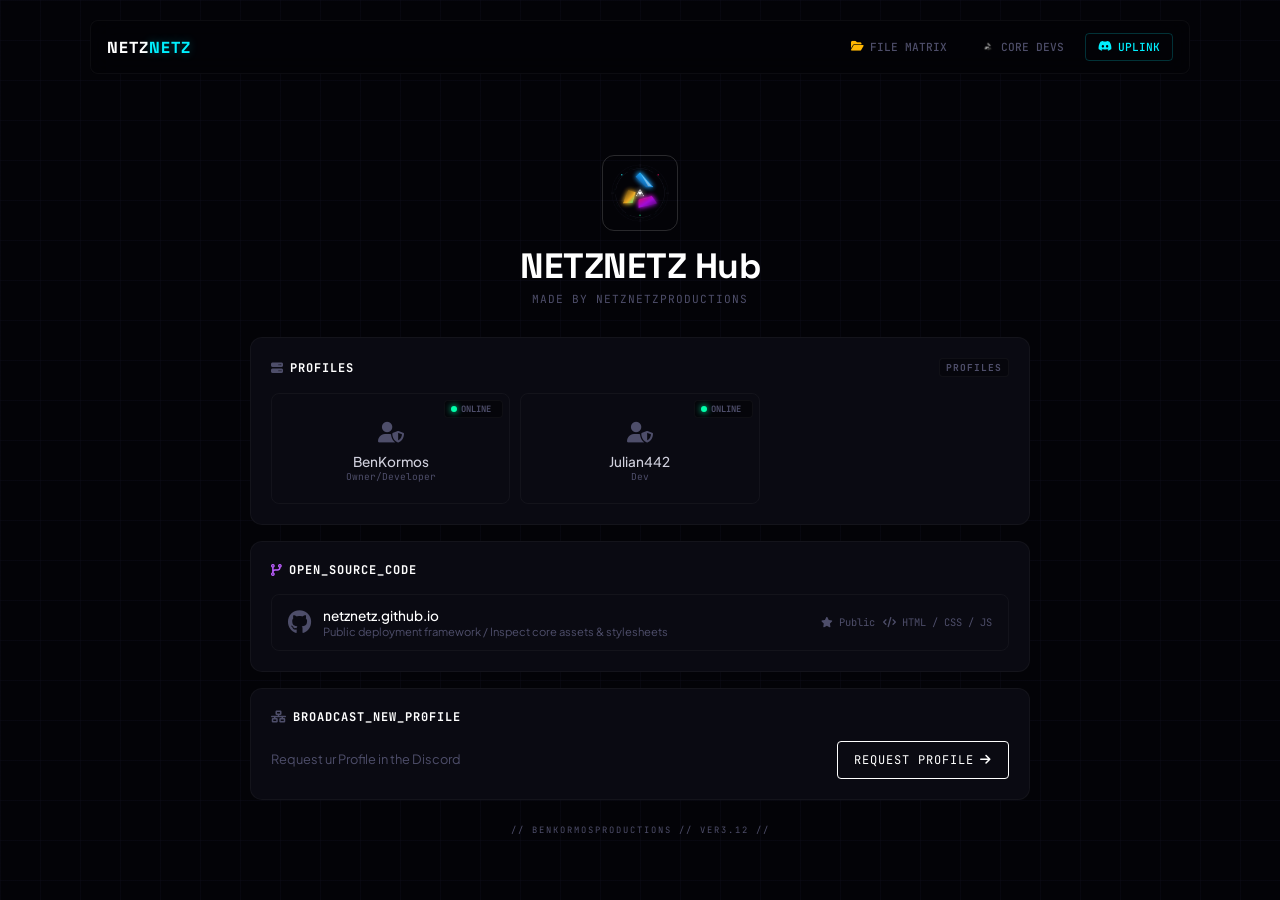
==== commit 2331c8dc: "Update" ====
--- a/index.html
+++ b/index.html
@@ -15,8 +15,12 @@
 <body>
 
     <nav class="navbar">
-        <a href="#" class="nav-logo">SYNERGY  //<span>station</span></a>
+        <a href="#" class="nav-logo">NETZ<span>NETZ</span></a>
         <div class="nav-links">
+            <a href="/files" class="nav-btn dev-btn">
+                <i class="fas fa-folder-open" style="color: var(--accent-amber);"></i>
+                <span>File Matrix</span>
+            </a>
             <a href="developer.html" class="nav-btn dev-btn">
                 <img src="logo.png" alt="Ben" class="nav-avatar">
                 <span>Core Devs</span>
@@ -33,8 +37,8 @@
             <div class="avatar-mainframe">
                 <img src="logo.png" alt="Hub Mainframe" class="hub-avatar">
             </div>
-            <h1 class="hub-title">SynergyStation Hub</h1>
-            <p class="hub-tagline">Made by SYNERGYstation</p>
+            <h1 class="hub-title">NETZNETZ Hub</h1>
+            <p class="hub-tagline">Made by NETZNETZproductions</p>
         </header>
 
         <section class="panel" id="cron-box" style="display: none;">
@@ -55,25 +59,33 @@
             </div>
             
             <div class="holo-grid">
-                
+                <div class="profile-node">
+                    <div class="status-config-box">
+                        <span class="status-indicator online"></span>
+                        <select class="status-selector" onchange="updateNodeStatus(this)">
+                            <option value="online">ONLINE</option>
+                            <option value="idle">IDLE</option>
+                            <option value="offline">OFFLINE</option>
+                        </select>
                     </div>
-                    <a href="benkormos" class="node-overlay-link"></a>
+                    <a href="ben.html" class="node-overlay-link"></a>
                     <i class="fas fa-user-shield avatar-fallback"></i>
                     <h4>BenKormos</h4>
                     <span>Owner/Developer</span>
                 </div>
                 
+                <div class="profile-node">
+                    <div class="status-config-box">
+                        <span class="status-indicator online"></span>
+                        <select class="status-selector" onchange="updateNodeStatus(this)">
+                            <option value="online">ONLINE</option>
+                            <option value="idle">IDLE</option>
+                            <option value="offline">OFFLINE</option>
+                        </select>
                     </div>
-                    <a href="julian" class="node-overlay-link"></a>
+                    <a href="julian.html" class="node-overlay-link"></a>
                     <i class="fas fa-user-shield avatar-fallback"></i>
                     <h4>Julian442</h4>
-                    <span>Dev</span>
-                </div>
-
-                    </div>
-                    <a href="mexo" class="node-overlay-link"></a>
-                    <i class="fas fa-user-shield avatar-fallback"></i>
-                    <h4>Mexo</h4>
                     <span>Dev</span>
                 </div>
                 
@@ -88,7 +100,7 @@
                 <div class="oss-meta">
                     <i class="fab fa-github"></i>
                     <div class="oss-details">
-                        <h4>synergystation.github.io</h4>
+                        <h4>netznetz.github.io</h4>
                         <p>Public deployment framework / Inspect core assets & stylesheets</p>
                     </div>
                 </div>
@@ -115,16 +127,13 @@
     </div>
 
     <script>
-        // Funktion zur dynamischen Aktualisierung der Status-Punkte
         function updateNodeStatus(selectElement) {
             const configBox = selectElement.parentElement;
             const indicator = configBox.querySelector('.status-indicator');
             const selectedStatus = selectElement.value;
 
-            // Bestehende Klassen entfernen
             indicator.className = 'status-indicator';
             
-            // Neue Status-Klasse hinzufügen
             if (selectedStatus === 'online') {
                 indicator.classList.add('online');
             } else if (selectedStatus === 'idle') {
--- a/css/homepage/style.css
+++ b/css/homepage/style.css
@@ -0,0 +1,510 @@
+/* --- APEX MINIMALISM & FONTS --- */
+@import url('https://fonts.googleapis.com/css2?family=Plus+Jakarta+Sans:wght=400;500;600;700&family=Space+Grotesk:wght=500;700&family=JetBrains+Mono:wght=500;700&display=swap');
+
+:root {
+    /* Pure Abyss Palette */
+    --bg-main: #030307;
+    --bg-surface: #0a0a12;
+    --bg-surface-elevated: #121222;
+    
+    /* Neon Wireframe Borders */
+    --border-main: rgba(255, 255, 255, 0.04);
+    --border-active: rgba(255, 255, 255, 0.15);
+    
+    /* High-Gloss Accents */
+    --accent-cyan: #00f0ff;
+    --accent-purple: #bd5eff;
+    --accent-emerald: #00ffaa;
+    --accent-amber: #ffb703;
+    --accent-pink: #ff2a6d;
+    
+    /* Pure Typography */
+    --text-pure: #ffffff;
+    --text-main: #d1d1de;
+    --text-muted: #4e4e6a;
+    --text-dark: #030307;
+    
+    /* Typography Tokens */
+    --font-display: 'Space Grotesk', sans-serif;
+    --font-sans: 'Plus Jakarta Sans', sans-serif;
+    --font-mono: 'JetBrains Mono', monospace;
+    
+    /* Structural Hard Edges */
+    --radius-lg: 12px;
+    --radius-md: 8px;
+    --radius-sm: 4px;
+    --transition-fast: all 0.2s cubic-bezier(0.4, 0, 0.2, 1);
+}
+
+/* --- BASE ARCHITECTURE --- */
+* {
+    box-sizing: border-box;
+    margin: 0;
+    padding: 0;
+}
+
+body {
+    background-color: var(--bg-main);
+    background-image: 
+        linear-gradient(rgba(18, 18, 34, 0.3) 1px, transparent 1px),
+        linear-gradient(90deg, rgba(18, 18, 34, 0.3) 1px, transparent 1px);
+    background-size: 40px 40px;
+    background-attachment: fixed;
+    color: var(--text-main);
+    font-family: var(--font-sans);
+    min-height: 100vh;
+    display: flex;
+    flex-direction: column;
+    align-items: center;
+    padding: 140px 24px 60px 24px;
+    -webkit-font-smoothing: antialiased;
+}
+
+.container {
+    width: 100%;
+    max-width: 780px;
+    display: flex;
+    flex-direction: column;
+    gap: 16px;
+    opacity: 0;
+    animation: wireframe-reveal 0.5s cubic-bezier(0.25, 1, 0.5, 1) forwards;
+}
+
+@keyframes wireframe-reveal {
+    from { opacity: 0; transform: scale(0.98); filter: brightness(0.5); }
+    to { opacity: 1; transform: scale(1); filter: brightness(1); }
+}
+
+/* --- THE WIREFRAME NAVBAR --- */
+.navbar {
+    position: fixed;
+    top: 20px; 
+    left: 50%;
+    transform: translateX(-50%);
+    width: calc(100% - 40px);
+    max-width: 1100px;
+    height: 54px;
+    background: rgba(3, 3, 7, 0.85);
+    backdrop-filter: blur(12px);
+    -webkit-backdrop-filter: blur(12px);
+    border: 1px solid var(--border-main);
+    border-radius: var(--radius-md);
+    display: flex;
+    justify-content: space-between;
+    align-items: center;
+    padding: 0 16px;
+    z-index: 1000;
+}
+
+.nav-logo {
+    font-family: var(--font-display);
+    font-weight: 700;
+    font-size: 1rem;
+    letter-spacing: 1px;
+    color: var(--text-pure);
+    text-decoration: none;
+}
+
+.nav-logo span {
+    color: var(--accent-cyan);
+    text-shadow: 0 0 10px rgba(0, 240, 255, 0.3);
+}
+
+.nav-links {
+    display: flex;
+    align-items: center;
+    gap: 8px;
+}
+
+.nav-btn {
+    display: flex;
+    align-items: center;
+    gap: 6px;
+    padding: 6px 12px;
+    font-family: var(--font-mono);
+    font-size: 0.7rem;
+    font-weight: 500;
+    text-transform: uppercase;
+    text-decoration: none;
+    color: var(--text-muted);
+    border: 1px solid transparent;
+    border-radius: var(--radius-sm);
+    transition: var(--transition-fast);
+}
+
+.nav-btn.dev-btn:hover {
+    color: var(--text-pure);
+    border-color: var(--border-active);
+    background: rgba(255, 255, 255, 0.02);
+}
+
+.nav-btn.discord-btn {
+    background: transparent;
+    color: var(--accent-cyan);
+    border: 1px solid rgba(0, 240, 255, 0.2);
+}
+
+.nav-btn.discord-btn:hover {
+    background: rgba(0, 240, 255, 0.05);
+    border-color: var(--accent-cyan);
+    box-shadow: 0 0 15px rgba(0, 240, 255, 0.15);
+}
+
+.nav-avatar {
+    width: 14px;
+    height: 14px;
+    border-radius: 50%;
+    filter: grayscale(1);
+}
+
+.nav-btn:hover .nav-avatar {
+    filter: grayscale(0);
+}
+
+/* --- MONOCHROME HEADER --- */
+.hub-header {
+    text-align: center;
+    padding: 15px 0;
+}
+
+.avatar-mainframe {
+    display: inline-block;
+    margin-bottom: 12px;
+    width: 76px;
+    height: 76px;
+    position: relative;
+}
+
+.hub-avatar {
+    width: 100%;
+    height: 100%;
+    object-fit: cover;
+    border-radius: var(--radius-lg);
+    border: 1px solid var(--border-active);
+    filter: grayscale(0.2);
+    transition: var(--transition-fast);
+}
+
+.avatar-mainframe:hover .hub-avatar {
+    filter: grayscale(0);
+    border-color: var(--accent-purple);
+    box-shadow: 0 0 20px rgba(189, 94, 255, 0.2);
+}
+
+.hub-title {
+    font-family: var(--font-display);
+    font-size: 2.2rem;
+    font-weight: 700;
+    color: var(--text-pure);
+    letter-spacing: -0.5px;
+}
+
+.hub-tagline {
+    color: var(--text-muted);
+    font-family: var(--font-mono);
+    font-size: 0.7rem;
+    text-transform: uppercase;
+    letter-spacing: 1px;
+    margin-top: 4px;
+}
+
+/* --- CYBER PANEL SYSTEM --- */
+.panel {
+    background: var(--bg-surface);
+    border: 1px solid var(--border-main);
+    border-radius: var(--radius-lg);
+    padding: 20px;
+    transition: var(--transition-fast);
+}
+
+.panel:hover {
+    border-color: var(--border-active);
+}
+
+.panel-title {
+    font-family: var(--font-mono);
+    font-size: 0.75rem;
+    font-weight: 700;
+    text-transform: uppercase;
+    letter-spacing: 1px;
+    color: var(--text-pure);
+    margin-bottom: 16px;
+    display: flex;
+    align-items: center;
+    justify-content: space-between;
+}
+
+.panel-title span:first-child {
+    display: flex;
+    align-items: center;
+    gap: 6px;
+}
+
+.panel-title i { 
+    color: var(--text-muted); 
+}
+
+.panel:hover .panel-title i {
+    color: var(--text-pure);
+}
+
+.panel-title .badge {
+    font-size: 0.6rem;
+    color: var(--text-muted);
+    background: rgba(0, 0, 0, 0.3);
+    padding: 2px 6px;
+    border-radius: var(--radius-sm);
+    border: 1px solid var(--border-main);
+}
+
+/* --- MONOCHROME TERMINAL --- */
+.cron-terminal {
+    background: #05050a;
+    border: 1px solid var(--border-main);
+    border-radius: var(--radius-md);
+    padding: 14px;
+    font-family: var(--font-mono);
+    font-size: 0.75rem;
+    line-height: 1.6;
+    color: var(--text-main);
+}
+
+.live-tag {
+    color: var(--accent-emerald);
+    background: transparent;
+    border: 1px solid var(--accent-emerald);
+    padding: 1px 5px;
+    border-radius: var(--radius-sm);
+    font-size: 0.6rem;
+    text-transform: uppercase;
+}
+
+/* --- IDENTITY NODES --- */
+.holo-grid {
+    display: grid;
+    grid-template-columns: repeat(3, 1fr);
+    gap: 10px;
+}
+
+.profile-node {
+    background: transparent;
+    border: 1px solid var(--border-main);
+    border-radius: var(--radius-md);
+    padding: 28px 12px 20px 12px; /* Oben etwas mehr Platz wegen Status-Box */
+    text-align: center;
+    position: relative;
+    display: flex;
+    flex-direction: column;
+    align-items: center;
+    transition: var(--transition-fast);
+}
+
+.node-overlay-link {
+    position: absolute;
+    top: 0; left: 0; width: 100%; height: 100%;
+    z-index: 1; /* Auf 1 verringert, damit Dropdown klickbar bleibt */
+}
+
+.profile-node i.avatar-fallback {
+    font-size: 1.3rem;
+    color: var(--text-muted);
+    margin-bottom: 10px;
+    transition: var(--transition-fast);
+}
+
+.profile-node h4 {
+    font-family: var(--font-sans);
+    font-weight: 500;
+    font-size: 0.85rem;
+    color: var(--text-main);
+}
+
+.profile-node span {
+    font-family: var(--font-mono);
+    font-size: 0.6rem;
+    color: var(--text-muted);
+}
+
+.profile-node:hover {
+    background: rgba(255, 255, 255, 0.01);
+    transform: translateY(-1px);
+}
+
+.profile-node:nth-child(1):hover { border-color: var(--accent-cyan); box-shadow: 0 0 10px rgba(0, 240, 255, 0.1); }
+.profile-node:nth-child(1):hover i.avatar-fallback { color: var(--accent-cyan); }
+
+.profile-node:nth-child(2):hover { border-color: var(--accent-pink); box-shadow: 0 0 10px rgba(255, 42, 109, 0.1); }
+.profile-node:nth-child(2):hover i.avatar-fallback { color: var(--accent-pink); }
+        
+.profile-node:nth-child(3):hover { border-color: var(--accent-emerald); box-shadow: 0 0 10px rgba(0, 255, 170, 0.1); }
+.profile-node:nth-child(3):hover i.avatar-fallback { color: var(--accent-emerald); }
+
+/* --- COMPACT STATUS CONTROL --- */
+.status-config-box {
+    position: absolute;
+    top: 6px;
+    right: 6px;
+    display: inline-flex;
+    align-items: center;
+    gap: 4px;
+    background: #05050a;
+    border: 1px solid var(--border-main);
+    padding: 2px 6px;
+    border-radius: var(--radius-sm);
+    z-index: 5; /* Höher als Overlay-Link */
+}
+
+.status-indicator {
+    width: 6px;
+    height: 6px;
+    border-radius: 50%;
+    display: inline-block;
+    transition: var(--transition-fast);
+}
+
+.status-indicator.online { background-color: var(--accent-emerald); box-shadow: 0 0 6px var(--accent-emerald); }
+.status-indicator.idle { background-color: var(--accent-amber); box-shadow: 0 0 6px var(--accent-amber); }
+.status-indicator.offline { background-color: var(--text-muted); box-shadow: none; }
+
+.status-selector {
+    background: transparent;
+    border: none;
+    color: var(--text-muted);
+    font-family: var(--font-mono);
+    font-size: 0.55rem;
+    font-weight: 700;
+    cursor: pointer;
+    outline: none;
+    appearance: none; /* Entfernt OS-Standardpfeil */
+    -webkit-appearance: none;
+}
+
+.status-selector option {
+    background: var(--bg-surface-elevated);
+    color: var(--text-main);
+}
+
+.status-config-box:hover .status-selector {
+    color: var(--text-pure);
+}
+
+/* --- OPEN SOURCE GITHUB ROW --- */
+.oss-container {
+    display: flex;
+    align-items: center;
+    justify-content: space-between;
+    background: transparent;
+    border: 1px solid var(--border-main);
+    border-radius: var(--radius-md);
+    padding: 12px 16px;
+    text-decoration: none;
+    color: var(--text-main);
+    transition: var(--transition-fast);
+}
+
+.oss-container:hover {
+    border-color: var(--accent-purple);
+    background: rgba(189, 94, 255, 0.02);
+}
+
+.oss-meta {
+    display: flex;
+    align-items: center;
+    gap: 12px;
+}
+
+.oss-meta i.fa-github {
+    font-size: 1.5rem;
+    color: var(--text-muted);
+    transition: var(--transition-fast);
+}
+
+.oss-container:hover i.fa-github {
+    color: var(--text-pure);
+}
+
+.oss-details h4 {
+    font-family: var(--font-sans);
+    font-weight: 500;
+    font-size: 0.85rem;
+    color: var(--text-pure);
+}
+
+.oss-details p {
+    font-size: 0.7rem;
+    color: var(--text-muted);
+}
+
+.oss-stats {
+    display: flex;
+    gap: 8px;
+    font-family: var(--font-mono);
+    font-size: 0.65rem;
+    color: var(--text-muted);
+}
+
+/* --- ACTION LINK --- */
+.join-interface {
+    display: flex;
+    justify-content: space-between;
+    align-items: center;
+    gap: 20px;
+}
+
+.join-desc {
+    font-size: 0.8rem;
+    line-height: 1.5;
+    color: var(--text-muted);
+}
+
+.action-link {
+    display: inline-flex;
+    align-items: center;
+    justify-content: center;
+    gap: 6px;
+    min-width: 160px;
+    padding: 10px 16px;
+    background: transparent;
+    border: 1px solid var(--text-pure);
+    color: var(--text-pure);
+    font-family: var(--font-mono);
+    text-transform: uppercase;
+    font-size: 0.75rem;
+    letter-spacing: 1px;
+    text-decoration: none;
+    border-radius: var(--radius-sm);
+    transition: var(--transition-fast);
+}
+
+.action-link:hover {
+    background: var(--text-pure);
+    color: var(--text-dark);
+}
+
+/* --- FOOTER --- */
+.hub-footer {
+    text-align: center;
+    margin-top: 8px;
+    font-family: var(--font-mono);
+    font-size: 0.55rem;
+    color: var(--text-muted);
+    letter-spacing: 2px;
+    text-transform: uppercase;
+}
+
+/* --- RESPONSIVENESS MATRIX --- */
+@media (max-width: 768px) {
+    .holo-grid { grid-template-columns: 1fr; gap: 8px; }
+    .oss-container { flex-direction: column; gap: 10px; text-align: center; }
+    .oss-meta { flex-direction: column; gap: 4px; }
+    .join-interface { flex-direction: column; text-align: center; gap: 14px; }
+    .action-link { width: 100%; }
+}
+
+@media (max-width: 540px) {
+    .navbar { width: calc(100% - 16px); top: 10px; padding: 0 12px; }
+    body { padding-top: 100px; padding-left: 10px; padding-right: 10px; }
+    .nav-btn span { display: none; }
+    .hub-title { font-size: 1.8rem; }
+    .panel { padding: 16px; }
+}
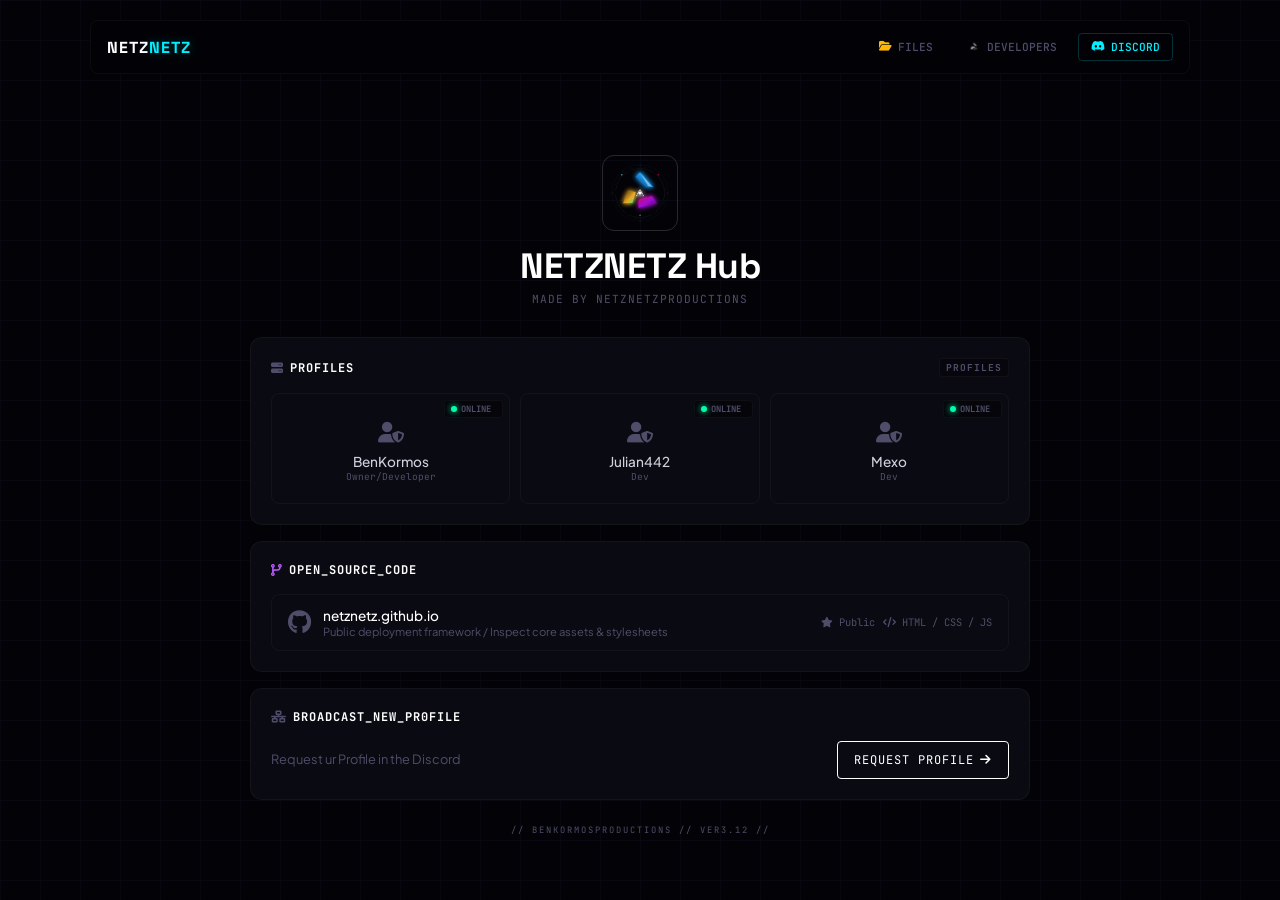
==== commit 57c57ea5: "Updates" ====
--- a/index.html
+++ b/index.html
@@ -17,16 +17,16 @@
     <nav class="navbar">
         <a href="#" class="nav-logo">NETZ<span>NETZ</span></a>
         <div class="nav-links">
-            <a href="/files" class="nav-btn dev-btn">
+            <a href="/files.html" class="nav-btn dev-btn">
                 <i class="fas fa-folder-open" style="color: var(--accent-amber);"></i>
-                <span>File Matrix</span>
+                <span>Files</span>
             </a>
             <a href="developer.html" class="nav-btn dev-btn">
                 <img src="logo.png" alt="Ben" class="nav-avatar">
-                <span>Core Devs</span>
+                <span>Developers</span>
             </a>
             <a href="https://dc.gg/ben" target="_blank" class="nav-btn discord-btn">
-                <i class="fab fa-discord"></i> <span>Uplink</span>
+                <i class="fab fa-discord"></i> <span>Discord</span>
             </a>
         </div>
     </nav>
@@ -68,7 +68,7 @@
                             <option value="offline">OFFLINE</option>
                         </select>
                     </div>
-                    <a href="ben.html" class="node-overlay-link"></a>
+                    <a href="benkormos.html" class="node-overlay-link"></a>
                     <i class="fas fa-user-shield avatar-fallback"></i>
                     <h4>BenKormos</h4>
                     <span>Owner/Developer</span>
@@ -86,6 +86,21 @@
                     <a href="julian.html" class="node-overlay-link"></a>
                     <i class="fas fa-user-shield avatar-fallback"></i>
                     <h4>Julian442</h4>
+                    <span>Dev</span>
+                </div>
+
+                <div class="profile-node">
+                    <div class="status-config-box">
+                        <span class="status-indicator online"></span>
+                        <select class="status-selector" onchange="updateNodeStatus(this)">
+                            <option value="online">ONLINE</option>
+                            <option value="idle">IDLE</option>
+                            <option value="offline">OFFLINE</option>
+                        </select>
+                    </div>
+                    <a href="mexo.html" class="node-overlay-link"></a>
+                    <i class="fas fa-user-shield avatar-fallback"></i>
+                    <h4>Mexo</h4>
                     <span>Dev</span>
                 </div>
                 
